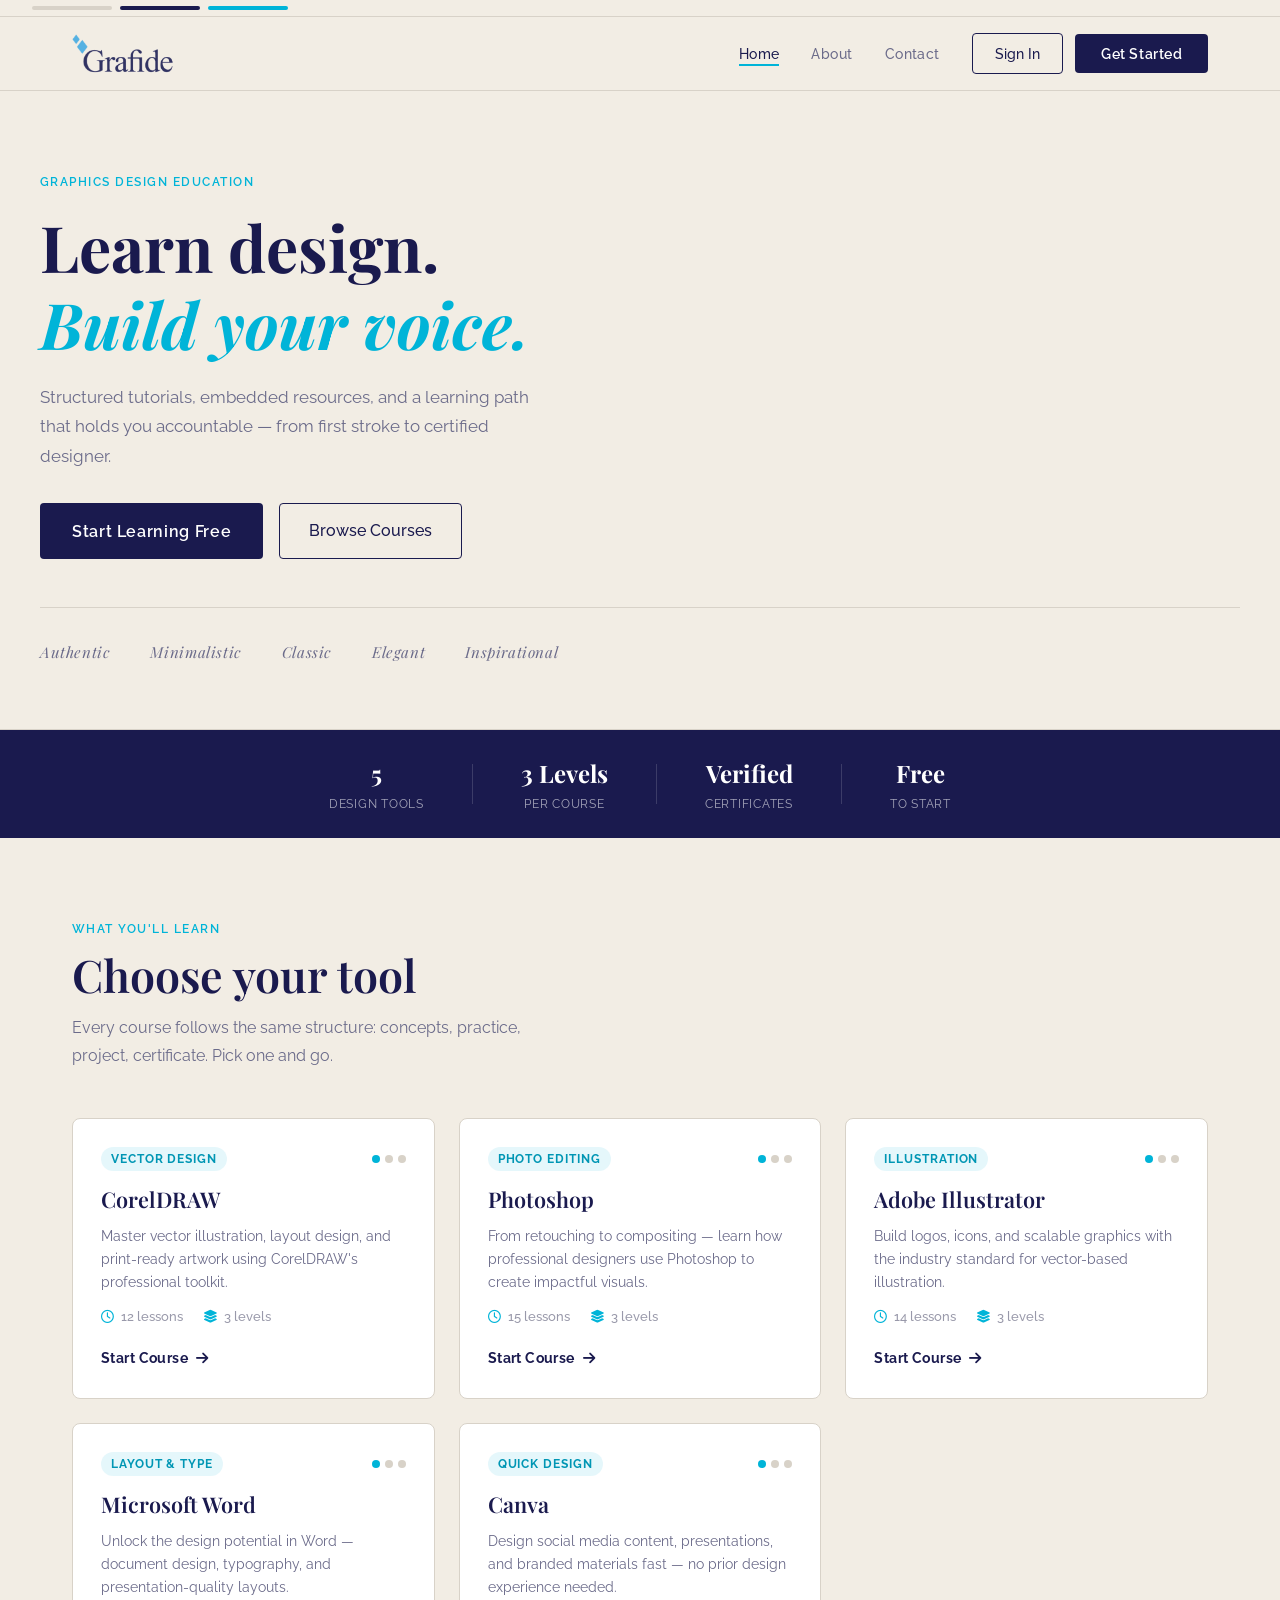
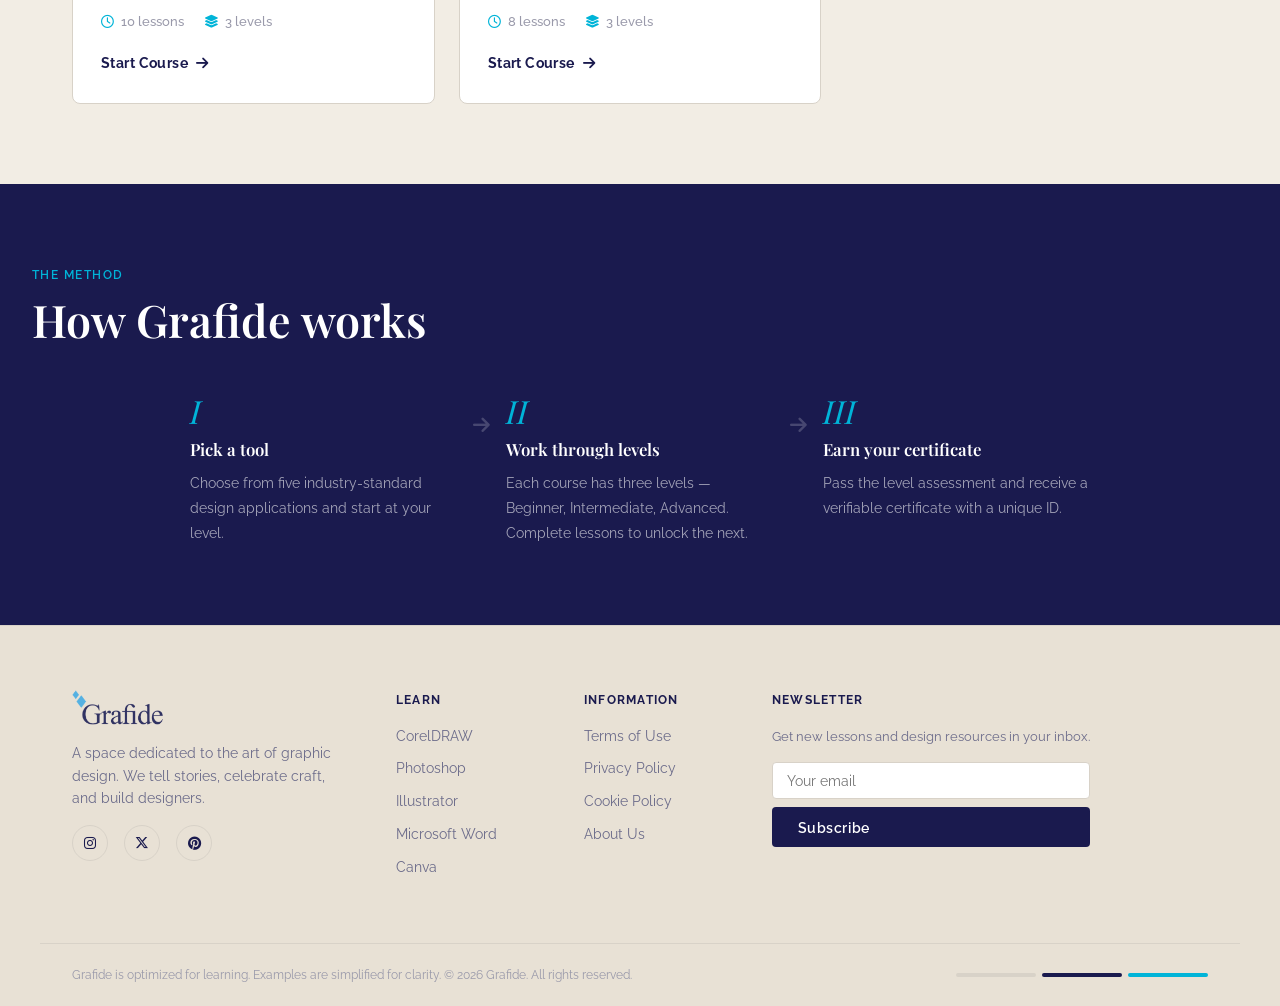
==== frontend/index.html @ 2b0503c4 "Initial commit" ====
<!DOCTYPE html>
<html lang="en">
<head>
  <meta charset="UTF-8" />
  <meta name="viewport" content="width=device-width, initial-scale=1.0" />
  <title>Grafide — Learn Graphics Design</title>
  <link rel="preconnect" href="https://fonts.googleapis.com" />
  <link rel="preconnect" href="https://fonts.gstatic.com" crossorigin />
  <link href="https://fonts.googleapis.com/css2?family=Playfair+Display:wght@400;600;700&family=Raleway:wght@300;400;500;600&display=swap" rel="stylesheet" />
  <link rel="stylesheet" href="https://cdnjs.cloudflare.com/ajax/libs/font-awesome/6.4.0/css/all.min.css" />
  <link rel="stylesheet" href="css/main.css" />
  <link rel="apple-touch-icon" sizes="180x180" href="apple-touch-icon.png">
  <link rel="icon" type="image/png" sizes="32x32" href="favicon-32x32.png">
  <link rel="icon" type="image/png" sizes="16x16" href="favicon-16x16.png">
  <link rel="shortcut icon" href="favicon.ico">
  <link rel="manifest" href="site.webmanifest">
  <meta name="theme-color" content="#ffffff" />
</head>
<body>

  <!-- AUTH MODAL OVERLAY -->
  <div class="modal-overlay" id="authModal">
    <div class="modal-box">
      <button class="modal-close" id="closeModal" aria-label="Close">&times;</button>

      <!-- Login Panel -->
      <div class="auth-panel" id="loginPanel">
        <p class="auth-eyebrow">Welcome back</p>
        <h2 class="auth-title">Sign in to Grafide</h2>
        <div class="auth-field">
          <label>Email</label>
          <input type="email" id="loginEmail" placeholder="you@example.com" />
        </div>
        <div class="auth-field">
          <label>Password</label>
          <input type="password" id="loginPassword" placeholder="••••••••" />
        </div>
        <button class="btn-primary full" id="loginBtn">Sign In</button>
        <p class="auth-switch">No account? <span onclick="switchPanel('signup')">Create one</span></p>
        <div id="loginError" class="auth-error"></div>
      </div>

      <!-- Signup Panel -->
      <div class="auth-panel hidden" id="signupPanel">
        <p class="auth-eyebrow">Join the community</p>
        <h2 class="auth-title">Create your account</h2>
        <div class="auth-field">
          <label>Full Name</label>
          <input type="text" id="signupName" placeholder="Your name" />
        </div>
        <div class="auth-field">
          <label>Email</label>
          <input type="email" id="signupEmail" placeholder="you@example.com" />
        </div>
        <div class="auth-field">
          <label>Password</label>
          <input type="password" id="signupPassword" placeholder="Min. 8 characters" />
        </div>
        <button class="btn-primary full" id="signupBtn">Create Account</button>
        <p class="auth-switch">Already have an account? <span onclick="switchPanel('login')">Sign in</span></p>
        <div id="signupError" class="auth-error"></div>
      </div>
    </div>
  </div>

  <!-- NAVBAR -->
  <nav class="navbar">
    <div class="nav-accent-bars">
      <span class="bar bar-white"></span>
      <span class="bar bar-navy"></span>
      <span class="bar bar-cyan"></span>
    </div>
    <div class="nav-inner">
      <a href="index.html" class="nav-logo">
        <img src="images/logo.png" alt="Grafide logo" class="logo-img" />
      </a>
      <ul class="nav-links">
        <li><a href="index.html" class="active">Home</a></li>
        <li><a href="pages/about.html">About</a></li>
        <li><a href="pages/contact.html">Contact</a></li>
      </ul>
      <div class="nav-auth" id="navAuth">
        <button class="btn-ghost" onclick="openModal('login')">Sign In</button>
        <button class="btn-primary" onclick="openModal('signup')">Get Started</button>
      </div>
      <div class="nav-user hidden" id="navUser">
        <span class="user-greeting">Hello, <strong id="userName"></strong></span>
        <button class="btn-ghost" onclick="logout()">Sign Out</button>
      </div>
      <button class="nav-burger" id="navBurger" aria-label="Menu">
        <span></span><span></span><span></span>
      </button>
    </div>
    <div class="nav-mobile" id="navMobile">
      <a href="index.html">Home</a>
      <a href="pages/about.html">About</a>
      <a href="pages/contact.html">Contact</a>
      <button class="btn-ghost" onclick="openModal('login')">Sign In</button>
      <button class="btn-primary" onclick="openModal('signup')">Get Started</button>
    </div>
  </nav>

  <!-- HERO -->
  <section class="hero">
    <div class="hero-inner">
      <div class="hero-text">
        <p class="hero-eyebrow">Graphics Design Education</p>
        <h1 class="hero-title">Learn design.<br /><em>Build your voice.</em></h1>
        <p class="hero-sub">Structured tutorials, embedded resources, and a learning path that holds you accountable — from first stroke to certified designer.</p>
        <div class="hero-actions">
          <button class="btn-primary large" onclick="openModal('signup')">Start Learning Free</button>
          <a href="#courses" class="btn-ghost large">Browse Courses</a>
        </div>
      </div>
      <div class="hero-brand-words">
        <span>Authentic</span>
        <span>Minimalistic</span>
        <span>Classic</span>
        <span>Elegant</span>
        <span>Inspirational</span>
      </div>
    </div>
  </section>

  <!-- STATS STRIP -->
  <div class="stats-strip">
    <div class="stat"><strong>5</strong><span>Design Tools</span></div>
    <div class="stat-divider"></div>
    <div class="stat"><strong>3 Levels</strong><span>per course</span></div>
    <div class="stat-divider"></div>
    <div class="stat"><strong>Verified</strong><span>Certificates</span></div>
    <div class="stat-divider"></div>
    <div class="stat"><strong>Free</strong><span>to start</span></div>
  </div>

  <!-- COURSES SECTION -->
  <section class="courses" id="courses">
    <div class="section-header">
      <p class="section-eyebrow">What you'll learn</p>
      <h2 class="section-title">Choose your tool</h2>
      <p class="section-sub">Every course follows the same structure: concepts, practice, project, certificate. Pick one and go.</p>
    </div>
    <div class="courses-grid">

      <div class="course-card" data-tool="coreldraw">
        <div class="course-card-top">
          <span class="course-tag">Vector Design</span>
          <div class="course-level-dots">
            <span class="dot active"></span><span class="dot"></span><span class="dot"></span>
          </div>
        </div>
        <h3 class="course-name">CorelDRAW</h3>
        <p class="course-desc">Master vector illustration, layout design, and print-ready artwork using CorelDRAW's professional toolkit.</p>
        <div class="course-meta">
          <span><i class="fa-regular fa-clock"></i> 12 lessons</span>
          <span><i class="fa-solid fa-layer-group"></i> 3 levels</span>
        </div>
        <a href="pages/course.html?tool=coreldraw" class="course-cta">Start Course <i class="fa-solid fa-arrow-right"></i></a>
      </div>

      <div class="course-card" data-tool="photoshop">
        <div class="course-card-top">
          <span class="course-tag">Photo Editing</span>
          <div class="course-level-dots">
            <span class="dot active"></span><span class="dot"></span><span class="dot"></span>
          </div>
        </div>
        <h3 class="course-name">Photoshop</h3>
        <p class="course-desc">From retouching to compositing — learn how professional designers use Photoshop to create impactful visuals.</p>
        <div class="course-meta">
          <span><i class="fa-regular fa-clock"></i> 15 lessons</span>
          <span><i class="fa-solid fa-layer-group"></i> 3 levels</span>
        </div>
        <a href="pages/course.html?tool=photoshop" class="course-cta">Start Course <i class="fa-solid fa-arrow-right"></i></a>
      </div>

      <div class="course-card" data-tool="illustrator">
        <div class="course-card-top">
          <span class="course-tag">Illustration</span>
          <div class="course-level-dots">
            <span class="dot active"></span><span class="dot"></span><span class="dot"></span>
          </div>
        </div>
        <h3 class="course-name">Adobe Illustrator</h3>
        <p class="course-desc">Build logos, icons, and scalable graphics with the industry standard for vector-based illustration.</p>
        <div class="course-meta">
          <span><i class="fa-regular fa-clock"></i> 14 lessons</span>
          <span><i class="fa-solid fa-layer-group"></i> 3 levels</span>
        </div>
        <a href="pages/course.html?tool=illustrator" class="course-cta">Start Course <i class="fa-solid fa-arrow-right"></i></a>
      </div>

      <div class="course-card" data-tool="msword">
        <div class="course-card-top">
          <span class="course-tag">Layout & Type</span>
          <div class="course-level-dots">
            <span class="dot active"></span><span class="dot"></span><span class="dot"></span>
          </div>
        </div>
        <h3 class="course-name">Microsoft Word</h3>
        <p class="course-desc">Unlock the design potential in Word — document design, typography, and presentation-quality layouts.</p>
        <div class="course-meta">
          <span><i class="fa-regular fa-clock"></i> 10 lessons</span>
          <span><i class="fa-solid fa-layer-group"></i> 3 levels</span>
        </div>
        <a href="pages/course.html?tool=msword" class="course-cta">Start Course <i class="fa-solid fa-arrow-right"></i></a>
      </div>

      <div class="course-card" data-tool="canva">
        <div class="course-card-top">
          <span class="course-tag">Quick Design</span>
          <div class="course-level-dots">
            <span class="dot active"></span><span class="dot"></span><span class="dot"></span>
          </div>
        </div>
        <h3 class="course-name">Canva</h3>
        <p class="course-desc">Design social media content, presentations, and branded materials fast — no prior design experience needed.</p>
        <div class="course-meta">
          <span><i class="fa-regular fa-clock"></i> 8 lessons</span>
          <span><i class="fa-solid fa-layer-group"></i> 3 levels</span>
        </div>
        <a href="pages/course.html?tool=canva" class="course-cta">Start Course <i class="fa-solid fa-arrow-right"></i></a>
      </div>

    </div>
  </section>

  <!-- HOW IT WORKS -->
  <section class="how-it-works">
    <div class="section-header">
      <p class="section-eyebrow">The method</p>
      <h2 class="section-title">How Grafide works</h2>
    </div>
    <div class="steps">
      <div class="step">
        <span class="step-num">I</span>
        <h4>Pick a tool</h4>
        <p>Choose from five industry-standard design applications and start at your level.</p>
      </div>
      <div class="step-arrow"><i class="fa-solid fa-arrow-right"></i></div>
      <div class="step">
        <span class="step-num">II</span>
        <h4>Work through levels</h4>
        <p>Each course has three levels — Beginner, Intermediate, Advanced. Complete lessons to unlock the next.</p>
      </div>
      <div class="step-arrow"><i class="fa-solid fa-arrow-right"></i></div>
      <div class="step">
        <span class="step-num">III</span>
        <h4>Earn your certificate</h4>
        <p>Pass the level assessment and receive a verifiable certificate with a unique ID.</p>
      </div>
    </div>
  </section>

  <!-- FOOTER -->
  <footer class="footer">
    <div class="footer-top">
      <div class="footer-brand">
        <p class="footer-logo"><img src="images/logo.png" alt="Grafide logo" class="logo-img footer-logo-img" /></p>
        <p class="footer-tagline">A space dedicated to the art of graphic design. We tell stories, celebrate craft, and build designers.</p>
        <div class="footer-socials">
          <a href="https://www.instagram.com/grafidemagazines" target="_blank" rel="noopener" class="social-link" aria-label="Instagram"><i class="fa-brands fa-instagram"></i></a>
          <a href="https://x.com/grafidemagazine" target="_blank" rel="noopener" class="social-link" aria-label="X"><i class="fa-brands fa-x-twitter"></i></a>
          <a href="https://www.pinterest.com/GrafideMagazines" target="_blank" rel="noopener" class="social-link" aria-label="Pinterest"><i class="fa-brands fa-pinterest"></i></a>
        </div>
      </div>
      <div class="footer-links">
        <div class="footer-col">
          <h5>Learn</h5>
          <a href="pages/course.html?tool=coreldraw">CorelDRAW</a>
          <a href="pages/course.html?tool=photoshop">Photoshop</a>
          <a href="pages/course.html?tool=illustrator">Illustrator</a>
          <a href="pages/course.html?tool=msword">Microsoft Word</a>
          <a href="pages/course.html?tool=canva">Canva</a>
        </div>
        <div class="footer-col">
          <h5>Information</h5>
          <a href="#">Terms of Use</a>
          <a href="#">Privacy Policy</a>
          <a href="#">Cookie Policy</a>
          <a href="#">About Us</a>
        </div>
        <div class="footer-col">
          <h5>Newsletter</h5>
          <p class="footer-newsletter-text">Get new lessons and design resources in your inbox.</p>
          <div class="newsletter-form">
            <input type="email" placeholder="Your email" id="newsletterEmail" />
            <button class="btn-primary" onclick="subscribeNewsletter()">Subscribe</button>
          </div>
        </div>
      </div>
    </div>
    <div class="footer-bottom">
      <p>Grafide is optimized for learning. Examples are simplified for clarity. &copy; 2026 Grafide. All rights reserved.</p>
      <div class="footer-accent-bars">
        <span class="bar bar-white"></span>
        <span class="bar bar-navy"></span>
        <span class="bar bar-cyan"></span>
      </div>
    </div>
  </footer>

  <script src="js/main.js"></script>
</body>
</html>
---- frontend/css/main.css ----
/* ============================================
   GRAFIDE — Main Stylesheet
   Palette: Cream / Navy / Cyan
   Type: Playfair Display + Raleway
   ============================================ */

:root {
  --cream:       #F2EDE4;
  --cream-dark:  #E8E1D5;
  --navy:        #1A1A4E;
  --navy-light:  #2D2D6B;
  --cyan:        #00B4D8;
  --cyan-dark:   #0096B4;
  --white:       #FFFFFF;
  --text-main:   #1A1A4E;
  --text-muted:  #6B6B8A;
  --text-light:  #9999AA;
  --border:      #D8D2C8;

  --font-display: 'Playfair Display', 'Times New Roman', serif;
  --font-body:    'Raleway', sans-serif;

  --radius-sm:   4px;
  --radius-md:   8px;
  --radius-lg:   16px;

  --shadow-card: 0 2px 20px rgba(26,26,78,0.07);
  --shadow-lift: 0 8px 40px rgba(26,26,78,0.13);

  --transition: 0.22s ease;
}

/* ---- RESET ---- */
*, *::before, *::after {
  box-sizing: border-box;
  margin: 0;
  padding: 0;
}

html { scroll-behavior: smooth; }

body {
  background-color: var(--cream);
  color: var(--text-main);
  font-family: var(--font-body);
  font-size: 16px;
  line-height: 1.6;
  -webkit-font-smoothing: antialiased;
}

img { display: block; max-width: 100%; }
a { color: inherit; text-decoration: none; }
ul { list-style: none; }
button { cursor: pointer; border: none; background: none; font-family: var(--font-body); }

/* ---- TYPOGRAPHY ---- */
h1, h2, h3, h4 { font-family: var(--font-display); line-height: 1.2; color: var(--navy); }
h1 { font-size: clamp(2.4rem, 5vw, 4rem); font-weight: 700; }
h2 { font-size: clamp(1.8rem, 3.5vw, 2.8rem); font-weight: 600; }
h3 { font-size: clamp(1.3rem, 2.5vw, 1.7rem); font-weight: 600; }
h4 { font-size: 1.1rem; font-weight: 600; }
p  { color: var(--text-muted); line-height: 1.75; }

em { font-style: italic; color: var(--cyan); }

/* ---- BUTTONS ---- */
.btn-primary {
  display: inline-flex;
  align-items: center;
  gap: 8px;
  background: var(--navy);
  color: var(--white);
  font-family: var(--font-body);
  font-size: 0.9rem;
  font-weight: 600;
  letter-spacing: 0.04em;
  padding: 0.7rem 1.6rem;
  border-radius: var(--radius-sm);
  transition: background var(--transition), transform var(--transition);
}
.btn-primary:hover { background: var(--navy-light); transform: translateY(-1px); }
.btn-primary.large { font-size: 1rem; padding: 0.9rem 2rem; }
.btn-primary.full  { width: 100%; justify-content: center; margin-top: 0.5rem; }

.btn-ghost {
  display: inline-flex;
  align-items: center;
  gap: 8px;
  background: transparent;
  color: var(--navy);
  font-family: var(--font-body);
  font-size: 0.9rem;
  font-weight: 500;
  padding: 0.7rem 1.4rem;
  border-radius: var(--radius-sm);
  border: 1.5px solid var(--navy);
  transition: background var(--transition), color var(--transition);
}
.btn-ghost:hover { background: var(--navy); color: var(--white); }
.btn-ghost.large { font-size: 1rem; padding: 0.9rem 1.8rem; }

/* ---- UTILITY ---- */
.hidden { display: none !important; }
.container { max-width: 1200px; margin: 0 auto; padding: 0 2rem; }

/* ============================================
   NAV ACCENT BARS (moodboard signature)
   ============================================ */
.nav-accent-bars {
  display: flex;
  gap: 8px;
  padding: 6px 2rem;
  background: var(--cream);
  border-bottom: 1px solid var(--border);
}
.bar { display: block; height: 4px; border-radius: 2px; }
.bar-white { width: 80px; background: var(--border); }
.bar-navy  { width: 80px; background: var(--navy); }
.bar-cyan  { width: 80px; background: var(--cyan); }

/* ============================================
   NAVBAR
   ============================================ */
.navbar {
  position: sticky;
  top: 0;
  z-index: 900;
  background: var(--cream);
  border-bottom: 1px solid var(--border);
}

.nav-inner {
  display: flex;
  align-items: center;
  gap: 2rem;
  padding: 1rem 2rem;
  max-width: 1200px;
  margin: 0 auto;
}

.nav-logo {
  font-family: var(--font-display);
  font-size: 1.6rem;
  font-weight: 700;
  color: var(--navy);
  display: flex;
  align-items: center;
  gap: 4px;
  size: 10px;
  flex-shrink: 0;
}
.nav-logo .logo-img {
  height: 40px;
  size: 10px;
  display: block;
  
}
.footer-logo .logo-img,
.admin-logo .logo-img,
.cert-logo .logo-img {
  height: 36px;
  width: auto;
  display: block;
  align-items: left;
}
.logo-diamond { color: var(--cyan); font-size: 0.8em; letter-spacing: -2px; }

.nav-links {
  display: flex;
  gap: 2rem;
  margin-left: auto;
}
.nav-links a {
  font-size: 0.9rem;
  font-weight: 500;
  color: var(--text-muted);
  letter-spacing: 0.03em;
  transition: color var(--transition);
  position: relative;
}
.nav-links a::after {
  content: '';
  position: absolute;
  bottom: -4px; left: 0;
  width: 0; height: 2px;
  background: var(--cyan);
  transition: width var(--transition);
}
.nav-links a:hover,
.nav-links a.active { color: var(--navy); }
.nav-links a:hover::after,
.nav-links a.active::after { width: 100%; }

.nav-auth { display: flex; gap: 0.75rem; align-items: center; }
.nav-user { display: flex; gap: 1rem; align-items: center; }
.user-greeting { font-size: 0.9rem; color: var(--text-muted); }

.nav-burger {
  display: none;
  flex-direction: column;
  gap: 5px;
  padding: 6px;
  margin-left: auto;
}
.nav-burger span {
  display: block; width: 24px; height: 2px;
  background: var(--navy); border-radius: 2px;
  transition: transform var(--transition), opacity var(--transition);
}

.nav-mobile {
  display: none;
  flex-direction: column;
  gap: 1rem;
  padding: 1.5rem 2rem;
  border-top: 1px solid var(--border);
  background: var(--cream);
}
.nav-mobile a { font-size: 1rem; font-weight: 500; color: var(--navy); }
.nav-mobile.open { display: flex; }

/* ============================================
   AUTH MODAL
   ============================================ */
.modal-overlay {
  position: fixed;
  inset: 0;
  background: rgba(26,26,78,0.55);
  backdrop-filter: blur(4px);
  z-index: 1000;
  display: flex;
  align-items: center;
  justify-content: center;
  opacity: 0;
  pointer-events: none;
  transition: opacity 0.25s ease;
}
.modal-overlay.active {
  opacity: 1;
  pointer-events: all;
}

.modal-box {
  background: var(--white);
  border-radius: var(--radius-lg);
  padding: 2.5rem;
  width: 100%;
  max-width: 420px;
  position: relative;
  box-shadow: var(--shadow-lift);
  transform: translateY(16px);
  transition: transform 0.25s ease;
}
.modal-overlay.active .modal-box { transform: translateY(0); }

.modal-close {
  position: absolute;
  top: 1rem; right: 1.2rem;
  font-size: 1.4rem;
  color: var(--text-light);
  line-height: 1;
  transition: color var(--transition);
}
.modal-close:hover { color: var(--navy); }

.auth-eyebrow {
  font-size: 0.78rem;
  font-weight: 600;
  letter-spacing: 0.1em;
  text-transform: uppercase;
  color: var(--cyan);
  margin-bottom: 0.4rem;
}
.auth-title {
  font-size: 1.7rem;
  margin-bottom: 1.5rem;
  color: var(--navy);
}

.auth-field {
  display: flex;
  flex-direction: column;
  gap: 6px;
  margin-bottom: 1rem;
}
.auth-field label {
  font-size: 0.82rem;
  font-weight: 600;
  color: var(--text-main);
  letter-spacing: 0.03em;
}
.auth-field input {
  padding: 0.7rem 1rem;
  border: 1.5px solid var(--border);
  border-radius: var(--radius-sm);
  font-family: var(--font-body);
  font-size: 0.95rem;
  color: var(--text-main);
  background: var(--cream);
  transition: border-color var(--transition);
  outline: none;
}
.auth-field input:focus { border-color: var(--cyan); }

.auth-switch {
  font-size: 0.85rem;
  color: var(--text-muted);
  margin-top: 1rem;
  text-align: center;
}
.auth-switch span {
  color: var(--cyan);
  font-weight: 600;
  cursor: pointer;
}
.auth-switch span:hover { text-decoration: underline; }

.auth-error {
  font-size: 0.83rem;
  color: #c0392b;
  margin-top: 0.5rem;
  min-height: 1.2em;
}

/* ============================================
   HERO
   ============================================ */
.hero {
  background: var(--cream);
  padding: 5rem 2rem 4rem;
  border-bottom: 1px solid var(--border);
}
.hero-inner {
  max-width: 1200px;
  margin: 0 auto;
}
.hero-eyebrow {
  font-size: 0.78rem;
  font-weight: 600;
  letter-spacing: 0.12em;
  text-transform: uppercase;
  color: var(--cyan);
  margin-bottom: 1rem;
}
.hero-title {
  max-width: 600px;
  margin-bottom: 1.25rem;
}
.hero-sub {
  max-width: 520px;
  font-size: 1.05rem;
  margin-bottom: 2rem;
  color: var(--text-muted);
}
.hero-actions {
  display: flex;
  gap: 1rem;
  flex-wrap: wrap;
  margin-bottom: 3rem;
}
.hero-brand-words {
  display: flex;
  gap: 2.5rem;
  flex-wrap: wrap;
  padding-top: 2rem;
  border-top: 1px solid var(--border);
}
.hero-brand-words span {
  font-family: var(--font-display);
  font-size: 0.95rem;
  font-style: italic;
  color: var(--text-muted);
  letter-spacing: 0.04em;
}

/* ============================================
   STATS STRIP
   ============================================ */
.stats-strip {
  display: flex;
  justify-content: center;
  align-items: center;
  gap: 0;
  background: var(--navy);
  padding: 1.5rem 2rem;
  flex-wrap: wrap;
}
.stat {
  display: flex;
  flex-direction: column;
  align-items: center;
  padding: 0 3rem;
  gap: 2px;
}
.stat strong {
  font-family: var(--font-display);
  font-size: 1.5rem;
  color: var(--white);
  font-weight: 700;
}
.stat span {
  font-size: 0.78rem;
  color: rgba(255,255,255,0.6);
  letter-spacing: 0.06em;
  text-transform: uppercase;
}
.stat-divider {
  width: 1px;
  height: 40px;
  background: rgba(255,255,255,0.15);
}

/* ============================================
   COURSES SECTION
   ============================================ */
.courses {
  padding: 5rem 2rem;
  max-width: 1200px;
  margin: 0 auto;
}

.section-header {
  margin-bottom: 3rem;
}
.section-eyebrow {
  font-size: 0.78rem;
  font-weight: 600;
  letter-spacing: 0.12em;
  text-transform: uppercase;
  color: var(--cyan);
  margin-bottom: 0.5rem;
}
.section-title { margin-bottom: 0.75rem; }
.section-sub { max-width: 480px; font-size: 1rem; }

.courses-grid {
  display: grid;
  grid-template-columns: repeat(auto-fill, minmax(300px, 1fr));
  gap: 1.5rem;
}

.course-card {
  background: var(--white);
  border: 1.5px solid var(--border);
  border-radius: var(--radius-md);
  padding: 1.75rem;
  display: flex;
  flex-direction: column;
  gap: 0.75rem;
  transition: box-shadow var(--transition), transform var(--transition), border-color var(--transition);
}
.course-card:hover {
  box-shadow: var(--shadow-lift);
  transform: translateY(-3px);
  border-color: var(--cyan);
}

.course-card-top {
  display: flex;
  justify-content: space-between;
  align-items: center;
}
.course-tag {
  font-size: 0.72rem;
  font-weight: 700;
  letter-spacing: 0.08em;
  text-transform: uppercase;
  color: var(--cyan-dark);
  background: rgba(0,180,216,0.1);
  padding: 3px 10px;
  border-radius: 20px;
}
.course-level-dots { display: flex; gap: 5px; }
.dot {
  width: 8px; height: 8px;
  border-radius: 50%;
  background: var(--border);
}
.dot.active { background: var(--cyan); }

.course-name {
  font-size: 1.35rem;
  color: var(--navy);
  margin-top: 0.25rem;
}
.course-desc { font-size: 0.88rem; line-height: 1.65; flex: 1; }

.course-meta {
  display: flex;
  gap: 1.25rem;
  font-size: 0.8rem;
  color: var(--text-light);
  font-weight: 500;
}
.course-meta i { margin-right: 4px; color: var(--cyan); }

.course-cta {
  display: inline-flex;
  align-items: center;
  gap: 8px;
  font-size: 0.88rem;
  font-weight: 700;
  color: var(--navy);
  letter-spacing: 0.03em;
  margin-top: 0.5rem;
  transition: gap var(--transition), color var(--transition);
}
.course-cta:hover { color: var(--cyan); gap: 14px; }

/* ============================================
   HOW IT WORKS
   ============================================ */
.how-it-works {
  background: var(--navy);
  padding: 5rem 2rem;
}
.how-it-works .section-header { margin-bottom: 3rem; }
.how-it-works .section-eyebrow { color: var(--cyan); }
.how-it-works .section-title { color: var(--white); }

.steps {
  max-width: 900px;
  margin: 0 auto;
  display: flex;
  align-items: flex-start;
  gap: 1rem;
  flex-wrap: wrap;
}
.step {
  flex: 1;
  min-width: 200px;
  display: flex;
  flex-direction: column;
  gap: 0.75rem;
}
.step-num {
  font-family: var(--font-display);
  font-size: 2rem;
  font-style: italic;
  color: var(--cyan);
  line-height: 1;
}
.step h4 { color: var(--white); font-size: 1.05rem; }
.step p  { color: rgba(255,255,255,0.6); font-size: 0.88rem; }

.step-arrow {
  color: rgba(255,255,255,0.2);
  font-size: 1.2rem;
  padding-top: 0.4rem;
  align-self: flex-start;
  margin-top: 0.5rem;
}

/* ============================================
   FOOTER
   ============================================ */
.footer {
  background: var(--cream-dark);
  border-top: 1px solid var(--border);
}

.footer-top {
  max-width: 1200px;
  margin: 0 auto;
  padding: 4rem 2rem;
  display: flex;
  gap: 4rem;
  flex-wrap: wrap;
}

.footer-brand { flex: 0 0 260px; display: flex; flex-direction: column; gap: 1rem; }
.footer-logo {
  font-family: var(--font-display);
  font-size: 1.5rem;
  font-weight: 700;
  color: var(--navy);
  display: flex;
  align-items: center;
  gap: 4px;
}
.footer-tagline { font-size: 0.85rem; color: var(--text-muted); line-height: 1.65; }
.footer-socials { display: flex; gap: 1rem; }
.footer-socials a {
  width: 36px; height: 36px;
  border: 1.5px solid var(--border);
  border-radius: 50%;
  display: flex; align-items: center; justify-content: center;
  color: var(--navy);
  font-size: 0.85rem;
  transition: background var(--transition), color var(--transition), border-color var(--transition);
}
.footer-socials a:hover { background: var(--navy); color: var(--white); border-color: var(--navy); }

.footer-links {
  flex: 1;
  display: flex;
  gap: 3rem;
  flex-wrap: wrap;
}
.footer-col { display: flex; flex-direction: column; gap: 0.65rem; min-width: 140px; }
.footer-col h5 {
  font-family: var(--font-body);
  font-size: 0.78rem;
  font-weight: 700;
  letter-spacing: 0.1em;
  text-transform: uppercase;
  color: var(--navy);
  margin-bottom: 0.25rem;
}
.footer-col a {
  font-size: 0.88rem;
  color: var(--text-muted);
  transition: color var(--transition);
}
.footer-col a:hover { color: var(--cyan); }

.footer-newsletter-text { font-size: 0.83rem; color: var(--text-muted); }
.newsletter-form { display: flex; flex-direction: column; gap: 0.5rem; margin-top: 0.25rem; }
.newsletter-form input {
  padding: 0.6rem 0.9rem;
  border: 1.5px solid var(--border);
  border-radius: var(--radius-sm);
  font-family: var(--font-body);
  font-size: 0.88rem;
  background: var(--white);
  color: var(--text-main);
  outline: none;
  transition: border-color var(--transition);
}
.newsletter-form input:focus { border-color: var(--cyan); }

.footer-bottom {
  border-top: 1px solid var(--border);
  padding: 1.25rem 2rem;
  max-width: 1200px;
  margin: 0 auto;
  display: flex;
  align-items: center;
  justify-content: space-between;
  flex-wrap: wrap;
  gap: 1rem;
}
.footer-bottom p { font-size: 0.78rem; color: var(--text-light); }
.footer-accent-bars { display: flex; gap: 6px; }

/* ============================================
   COURSE PAGE
   ============================================ */
.course-page { display: flex; min-height: calc(100vh - 120px); }

.course-sidebar {
  width: 300px;
  flex-shrink: 0;
  background: var(--white);
  border-right: 1.5px solid var(--border);
  padding: 2rem 0;
  position: sticky;
  top: 120px;
  height: calc(100vh - 120px);
  overflow-y: auto;
}

.sidebar-tool-header {
  padding: 0 1.5rem 1.5rem;
  border-bottom: 1px solid var(--border);
  margin-bottom: 1rem;
}
.sidebar-tool-name {
  font-size: 1.2rem;
  color: var(--navy);
  font-family: var(--font-display);
}
.sidebar-progress-bar {
  height: 4px;
  background: var(--border);
  border-radius: 2px;
  margin-top: 0.75rem;
  overflow: hidden;
}
.sidebar-progress-fill {
  height: 100%;
  background: var(--cyan);
  border-radius: 2px;
  transition: width 0.4s ease;
}
.sidebar-progress-text {
  font-size: 0.75rem;
  color: var(--text-light);
  margin-top: 4px;
}

.sidebar-level {
  margin-bottom: 0.5rem;
}
.sidebar-level-header {
  display: flex;
  align-items: center;
  gap: 0.5rem;
  padding: 0.65rem 1.5rem;
  cursor: pointer;
  transition: background var(--transition);
}
.sidebar-level-header:hover { background: var(--cream); }
.sidebar-level-label {
  font-size: 0.78rem;
  font-weight: 700;
  letter-spacing: 0.08em;
  text-transform: uppercase;
  color: var(--navy);
  flex: 1;
}
.sidebar-level-lock { font-size: 0.8rem; color: var(--text-light); }

.sidebar-lessons { padding-left: 0; }
.sidebar-lesson {
  display: flex;
  align-items: center;
  gap: 0.75rem;
  padding: 0.55rem 1.5rem 0.55rem 2rem;
  cursor: pointer;
  transition: background var(--transition);
  border-left: 3px solid transparent;
}
.sidebar-lesson:hover { background: var(--cream); }
.sidebar-lesson.active {
  background: rgba(0,180,216,0.07);
  border-left-color: var(--cyan);
}
.sidebar-lesson.locked { opacity: 0.4; cursor: not-allowed; }
.sidebar-lesson.completed .lesson-check { color: var(--cyan); }

.lesson-check { font-size: 0.8rem; color: var(--border); width: 16px; }
.lesson-title-sidebar { font-size: 0.85rem; color: var(--text-main); line-height: 1.3; }

/* Course main content */
.course-main {
  flex: 1;
  padding: 2.5rem;
  max-width: 800px;
}

.lesson-eyebrow {
  font-size: 0.75rem;
  font-weight: 700;
  letter-spacing: 0.1em;
  text-transform: uppercase;
  color: var(--cyan);
  margin-bottom: 0.5rem;
}
.lesson-title {
  font-size: clamp(1.5rem, 3vw, 2.2rem);
  color: var(--navy);
  margin-bottom: 1.5rem;
}

.lesson-body {
  font-size: 0.97rem;
  line-height: 1.85;
  color: var(--text-muted);
  margin-bottom: 2rem;
}
.lesson-body h4 {
  color: var(--navy);
  margin: 1.5rem 0 0.5rem;
  font-size: 1rem;
}
.lesson-body p { margin-bottom: 1rem; }

/* Embedded video */
.lesson-video {
  position: relative;
  padding-bottom: 56.25%;
  height: 0;
  overflow: hidden;
  border-radius: var(--radius-md);
  margin-bottom: 2rem;
  background: var(--navy);
}
.lesson-video iframe {
  position: absolute;
  inset: 0;
  width: 100%; height: 100%;
  border: none;
}

/* External resources */
.lesson-resources { margin-bottom: 2rem; }
.lesson-resources h4 {
  font-size: 0.78rem;
  font-weight: 700;
  letter-spacing: 0.1em;
  text-transform: uppercase;
  color: var(--text-muted);
  margin-bottom: 0.75rem;
}
.resource-link {
  display: flex;
  align-items: center;
  gap: 0.75rem;
  padding: 0.75rem 1rem;
  border: 1.5px solid var(--border);
  border-radius: var(--radius-sm);
  margin-bottom: 0.5rem;
  transition: border-color var(--transition), background var(--transition);
  color: var(--navy);
}
.resource-link:hover { border-color: var(--cyan); background: rgba(0,180,216,0.04); }
.resource-link i { color: var(--cyan); font-size: 1rem; width: 20px; }
.resource-link span { font-size: 0.88rem; font-weight: 500; }

/* Lesson nav */
.lesson-nav {
  display: flex;
  justify-content: space-between;
  align-items: center;
  padding-top: 2rem;
  border-top: 1px solid var(--border);
  margin-top: 2rem;
}

/* Auth wall (shown when unauthenticated user clicks Start Lesson) */
.auth-wall {
  background: var(--cream);
  border: 1.5px solid var(--border);
  border-radius: var(--radius-md);
  padding: 2.5rem;
  text-align: center;
  margin: 3rem auto;
  max-width: 480px;
}
.auth-wall h3 { color: var(--navy); margin-bottom: 0.75rem; }
.auth-wall p  { font-size: 0.9rem; margin-bottom: 1.5rem; }
.auth-wall-actions { display: flex; gap: 1rem; justify-content: center; }

/* Certificate card */
.cert-card {
  border: 2px solid var(--navy);
  border-radius: var(--radius-md);
  padding: 3rem;
  text-align: center;
  background: var(--white);
  max-width: 600px;
  margin: 2rem auto;
  position: relative;
  overflow: hidden;
}
.cert-card::before {
  content: '';
  position: absolute;
  top: 0; left: 0; right: 0;
  height: 5px;
  background: linear-gradient(90deg, var(--navy), var(--cyan));
}
.cert-logo {
  font-family: var(--font-display);
  font-size: 1.4rem;
  color: var(--navy);
  font-weight: 700;
  margin-bottom: 1.5rem;
}
.cert-title-text { font-size: 0.8rem; color: var(--text-muted); letter-spacing: 0.1em; text-transform: uppercase; }
.cert-name { font-size: 2rem; color: var(--navy); margin: 0.25rem 0 1.5rem; }
.cert-course { font-size: 1rem; color: var(--text-muted); margin-bottom: 1.5rem; }
.cert-id {
  font-size: 0.72rem;
  color: var(--text-light);
  font-family: monospace;
  letter-spacing: 0.06em;
  border-top: 1px solid var(--border);
  padding-top: 1rem;
  margin-top: 1rem;
}

/* ============================================
   RESPONSIVE
   ============================================ */
@media (max-width: 900px) {
  .nav-links { display: none; }
  .nav-auth  { display: none; }
  .nav-user  { display: none; }
  .nav-burger { display: flex; }

  .course-page { flex-direction: column; }
  .course-sidebar {
    width: 100%;
    position: static;
    height: auto;
    border-right: none;
    border-bottom: 1.5px solid var(--border);
  }

  .steps { flex-direction: column; }
  .step-arrow { transform: rotate(90deg); align-self: center; }

  .footer-top { flex-direction: column; gap: 2.5rem; }
  .footer-brand { flex: none; }

  .stats-strip { gap: 0; }
  .stat { padding: 0.75rem 1.5rem; }
  .stat-divider { height: 30px; }
}

@media (max-width: 600px) {
  .hero { padding: 3rem 1.25rem 2.5rem; }
  .hero-brand-words { gap: 1.5rem; }
  .courses { padding: 3rem 1.25rem; }
  .how-it-works { padding: 3rem 1.25rem; }
  .course-main { padding: 1.5rem; }
  .auth-wall-actions { flex-direction: column; }
  .stats-strip { flex-wrap: wrap; }
  .stat-divider { display: none; }
}
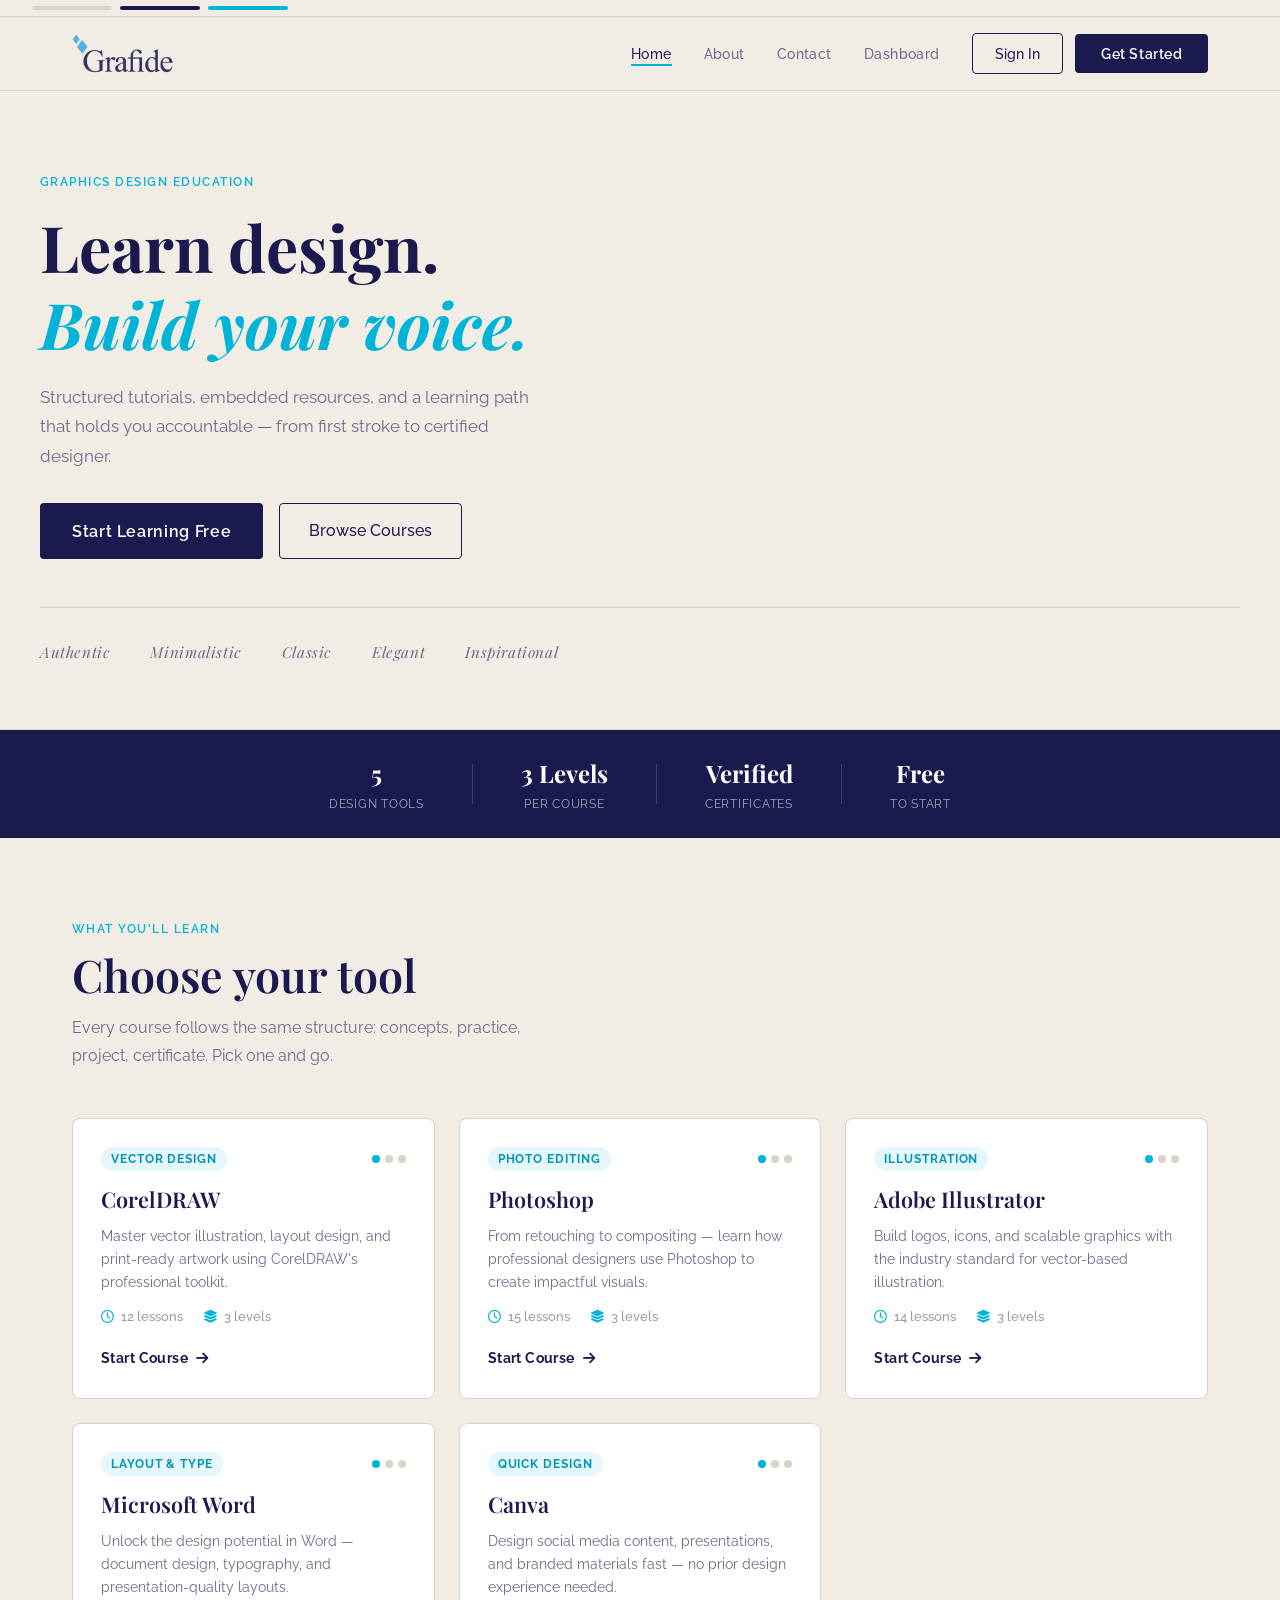
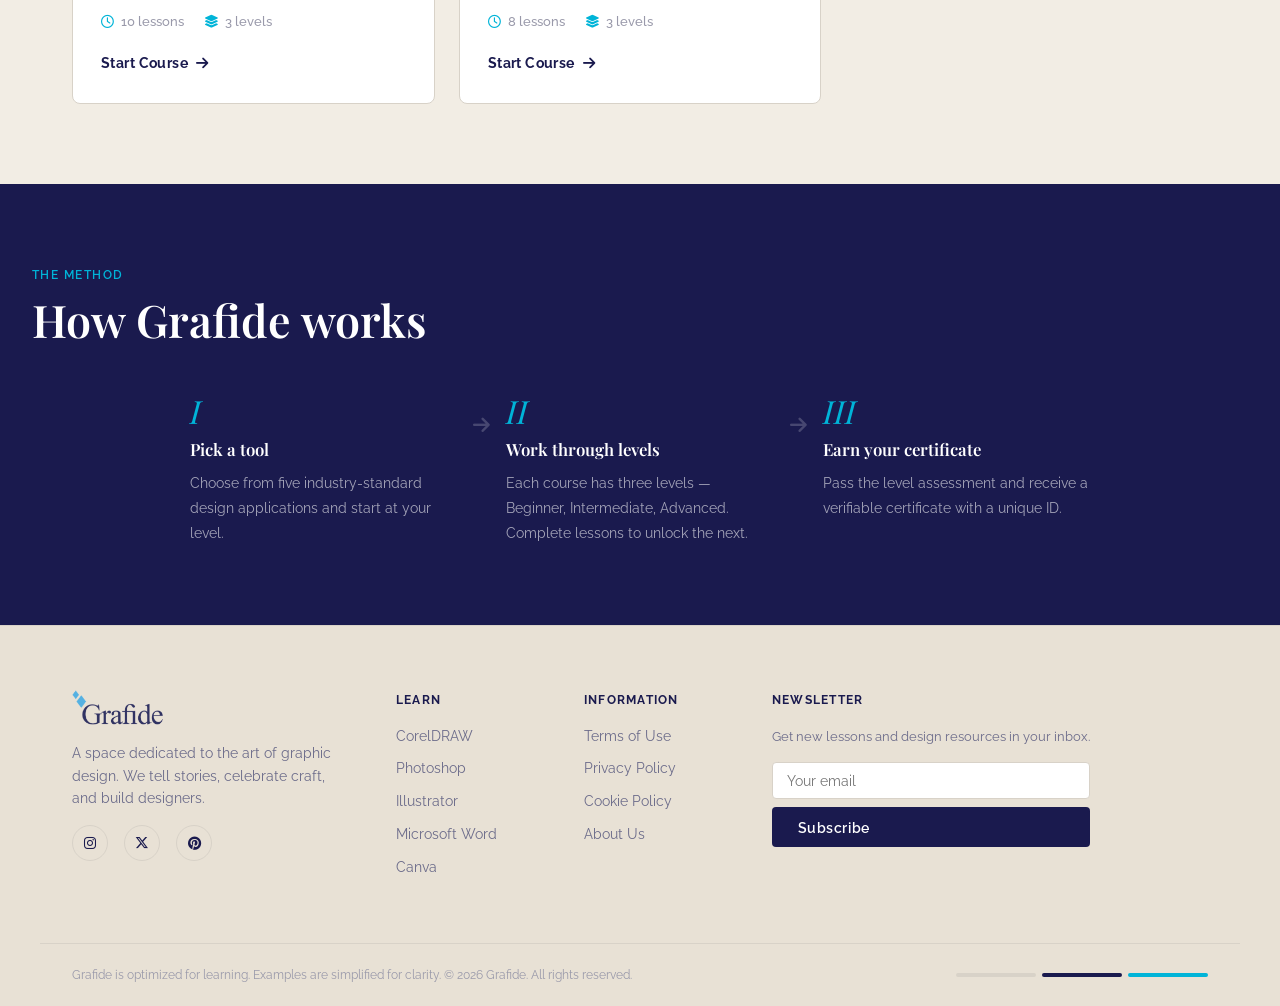
==== commit 901d5d1d: "apk update" ====
--- a/frontend/index.html
+++ b/frontend/index.html
@@ -78,6 +78,7 @@
         <li><a href="index.html" class="active">Home</a></li>
         <li><a href="pages/about.html">About</a></li>
         <li><a href="pages/contact.html">Contact</a></li>
+        <li><a href="pages/dashboard.html">Dashboard</a></li>
       </ul>
       <div class="nav-auth" id="navAuth">
         <button class="btn-ghost" onclick="openModal('login')">Sign In</button>
@@ -95,6 +96,7 @@
       <a href="index.html">Home</a>
       <a href="pages/about.html">About</a>
       <a href="pages/contact.html">Contact</a>
+      <a href="pages/dashboard.html">Dashboard</a>
       <button class="btn-ghost" onclick="openModal('login')">Sign In</button>
       <button class="btn-primary" onclick="openModal('signup')">Get Started</button>
     </div>
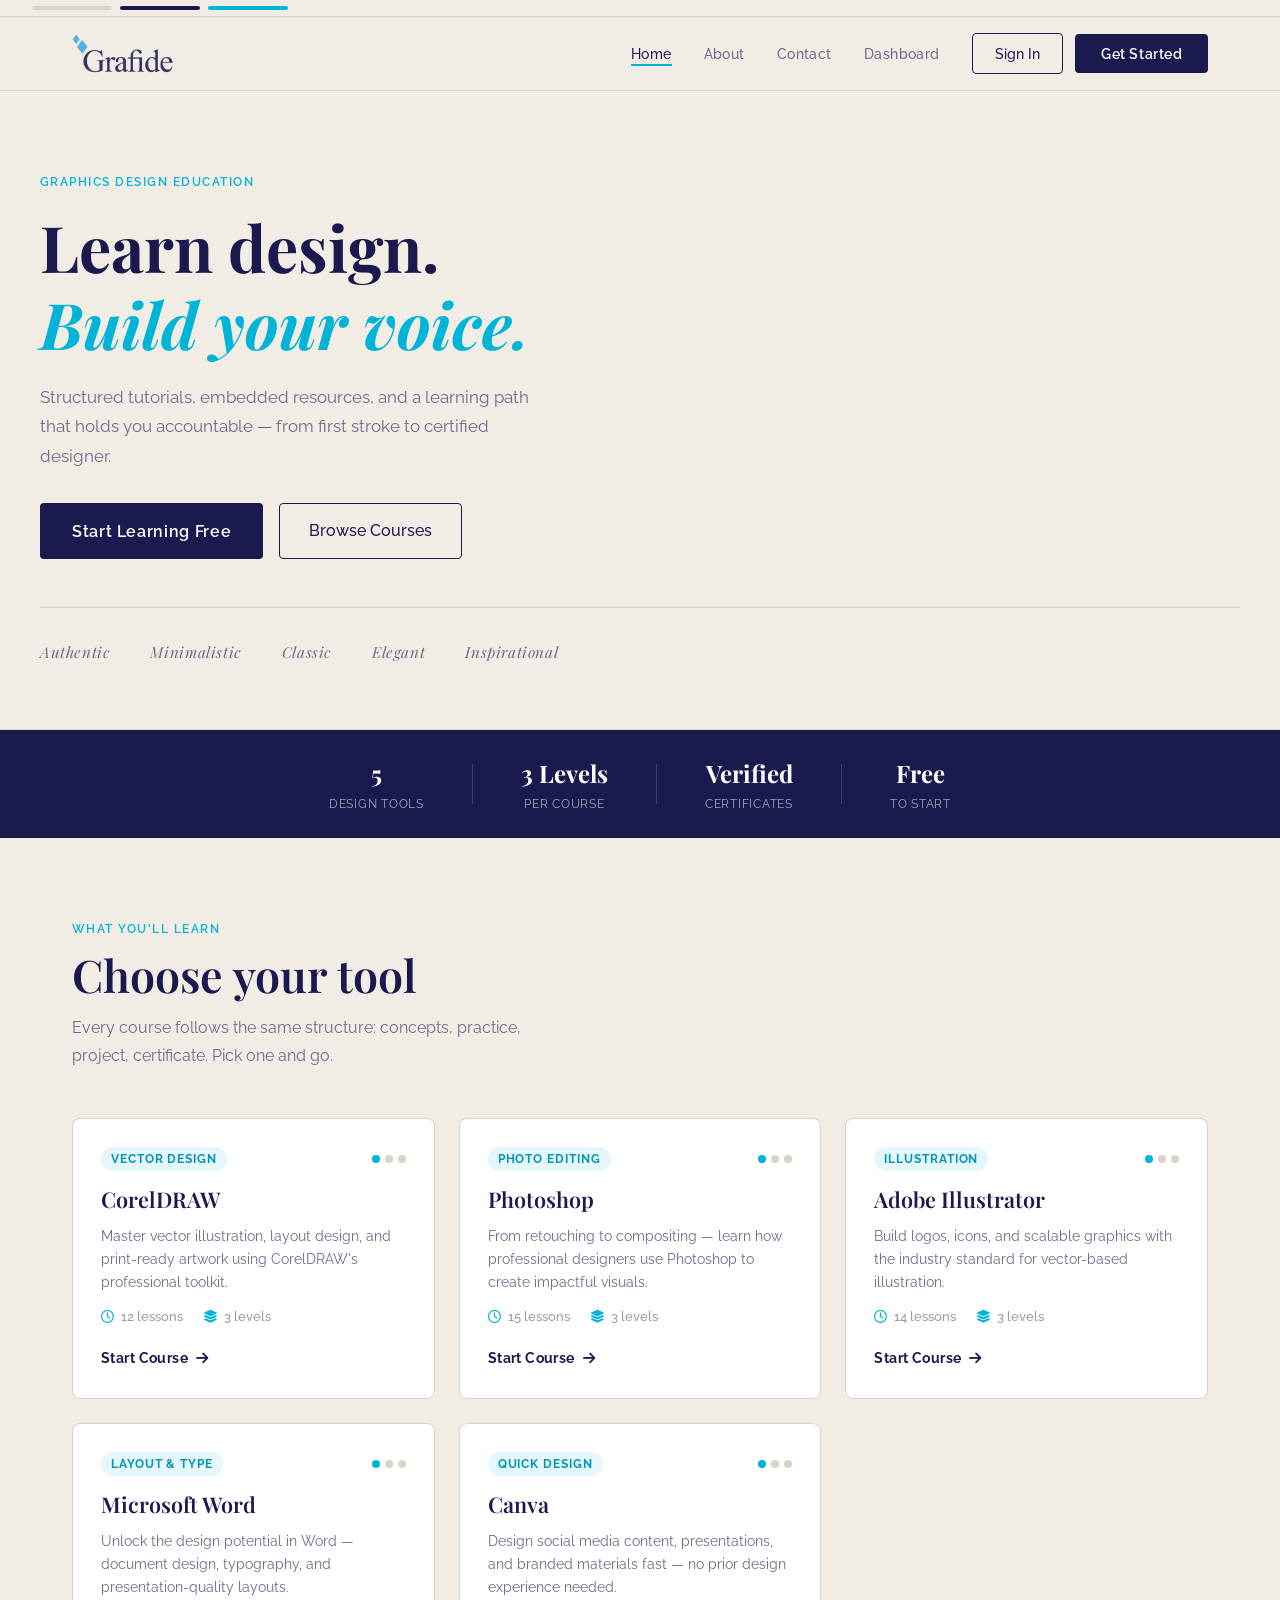
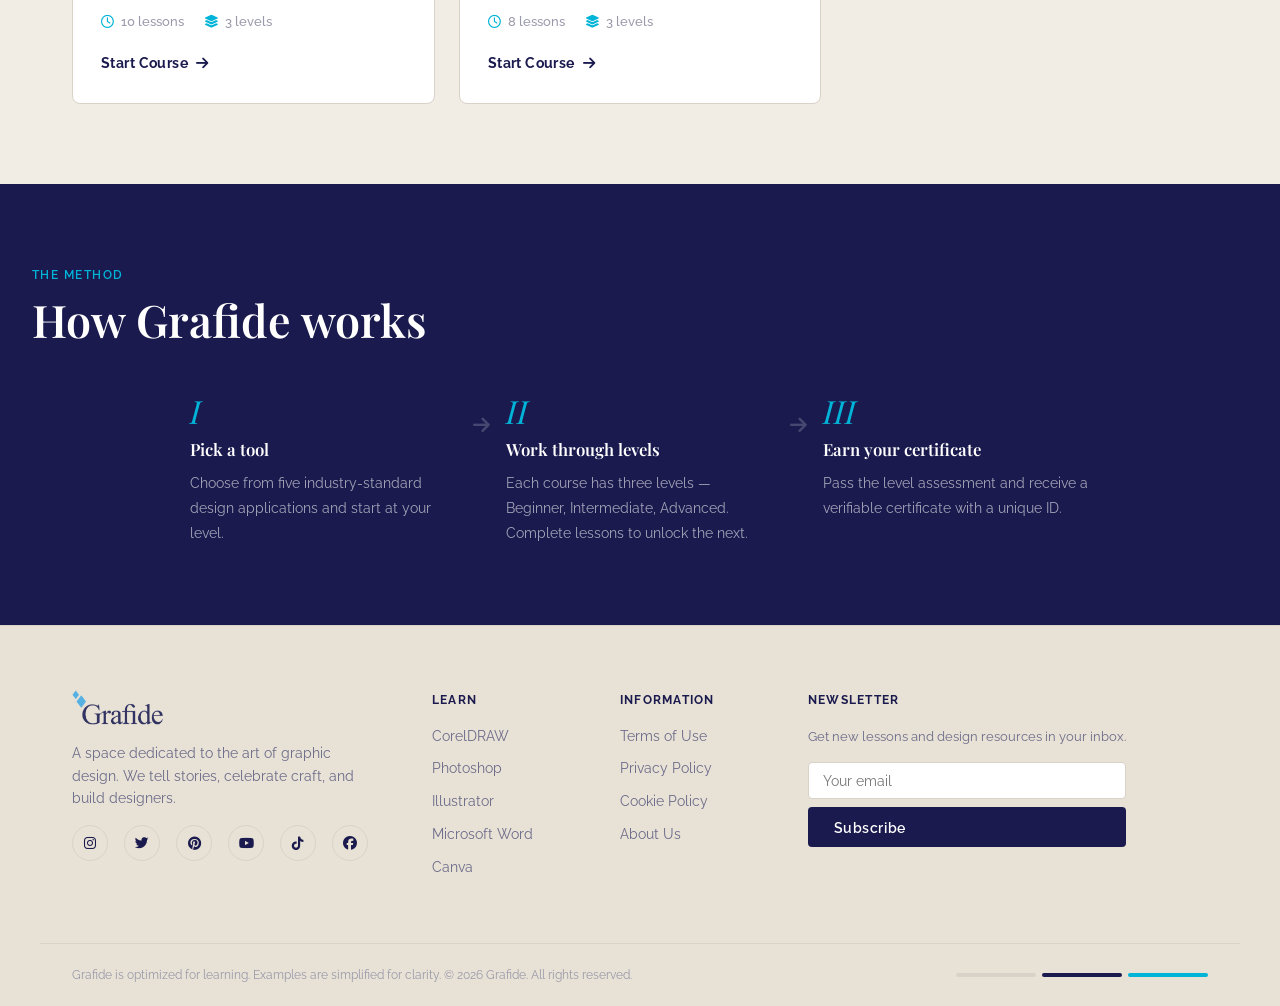
==== commit 18ac9688: "update" ====
--- a/frontend/index.html
+++ b/frontend/index.html
@@ -261,10 +261,13 @@
         <p class="footer-logo"><img src="images/logo.png" alt="Grafide logo" class="logo-img footer-logo-img" /></p>
         <p class="footer-tagline">A space dedicated to the art of graphic design. We tell stories, celebrate craft, and build designers.</p>
         <div class="footer-socials">
-          <a href="https://www.instagram.com/grafidemagazines" target="_blank" rel="noopener" class="social-link" aria-label="Instagram"><i class="fa-brands fa-instagram"></i></a>
-          <a href="https://x.com/grafidemagazine" target="_blank" rel="noopener" class="social-link" aria-label="X"><i class="fa-brands fa-x-twitter"></i></a>
-          <a href="https://www.pinterest.com/GrafideMagazines" target="_blank" rel="noopener" class="social-link" aria-label="Pinterest"><i class="fa-brands fa-pinterest"></i></a>
-        </div>
+  <a href="https://www.instagram.com/grafidemagazines" target="_blank" rel="noopener" class="social-link" aria-label="Instagram"><i class="fa-brands fa-instagram"></i></a>
+  <a href="https://x.com/grafidemagazine" target="_blank" rel="noopener" class="social-link" aria-label="X (formerly Twitter)"><i class="fa-brands fa-twitter"></i></a>
+  <a href="https://www.pinterest.com/GrafideMagazines" target="_blank" rel="noopener" class="social-link" aria-label="Pinterest"><i class="fa-brands fa-pinterest"></i></a>
+  <a href="https://www.youtube.com/@grafidemagazines" target="_blank" rel="noopener" class="social-link" aria-label="YouTube"><i class="fa-brands fa-youtube"></i></a>
+  <a href="https://www.tiktok.com/@grafidemagazines" target="_blank" rel="noopener" class="social-link" aria-label="TikTok"><i class="fa-brands fa-tiktok"></i></a>
+  <a href="https://www.facebook.com/grafidemagazines" target="_blank" rel="noopener" class="social-link" aria-label="Facebook"><i class="fa-brands fa-facebook"></i></a>
+</div>
       </div>
       <div class="footer-links">
         <div class="footer-col">
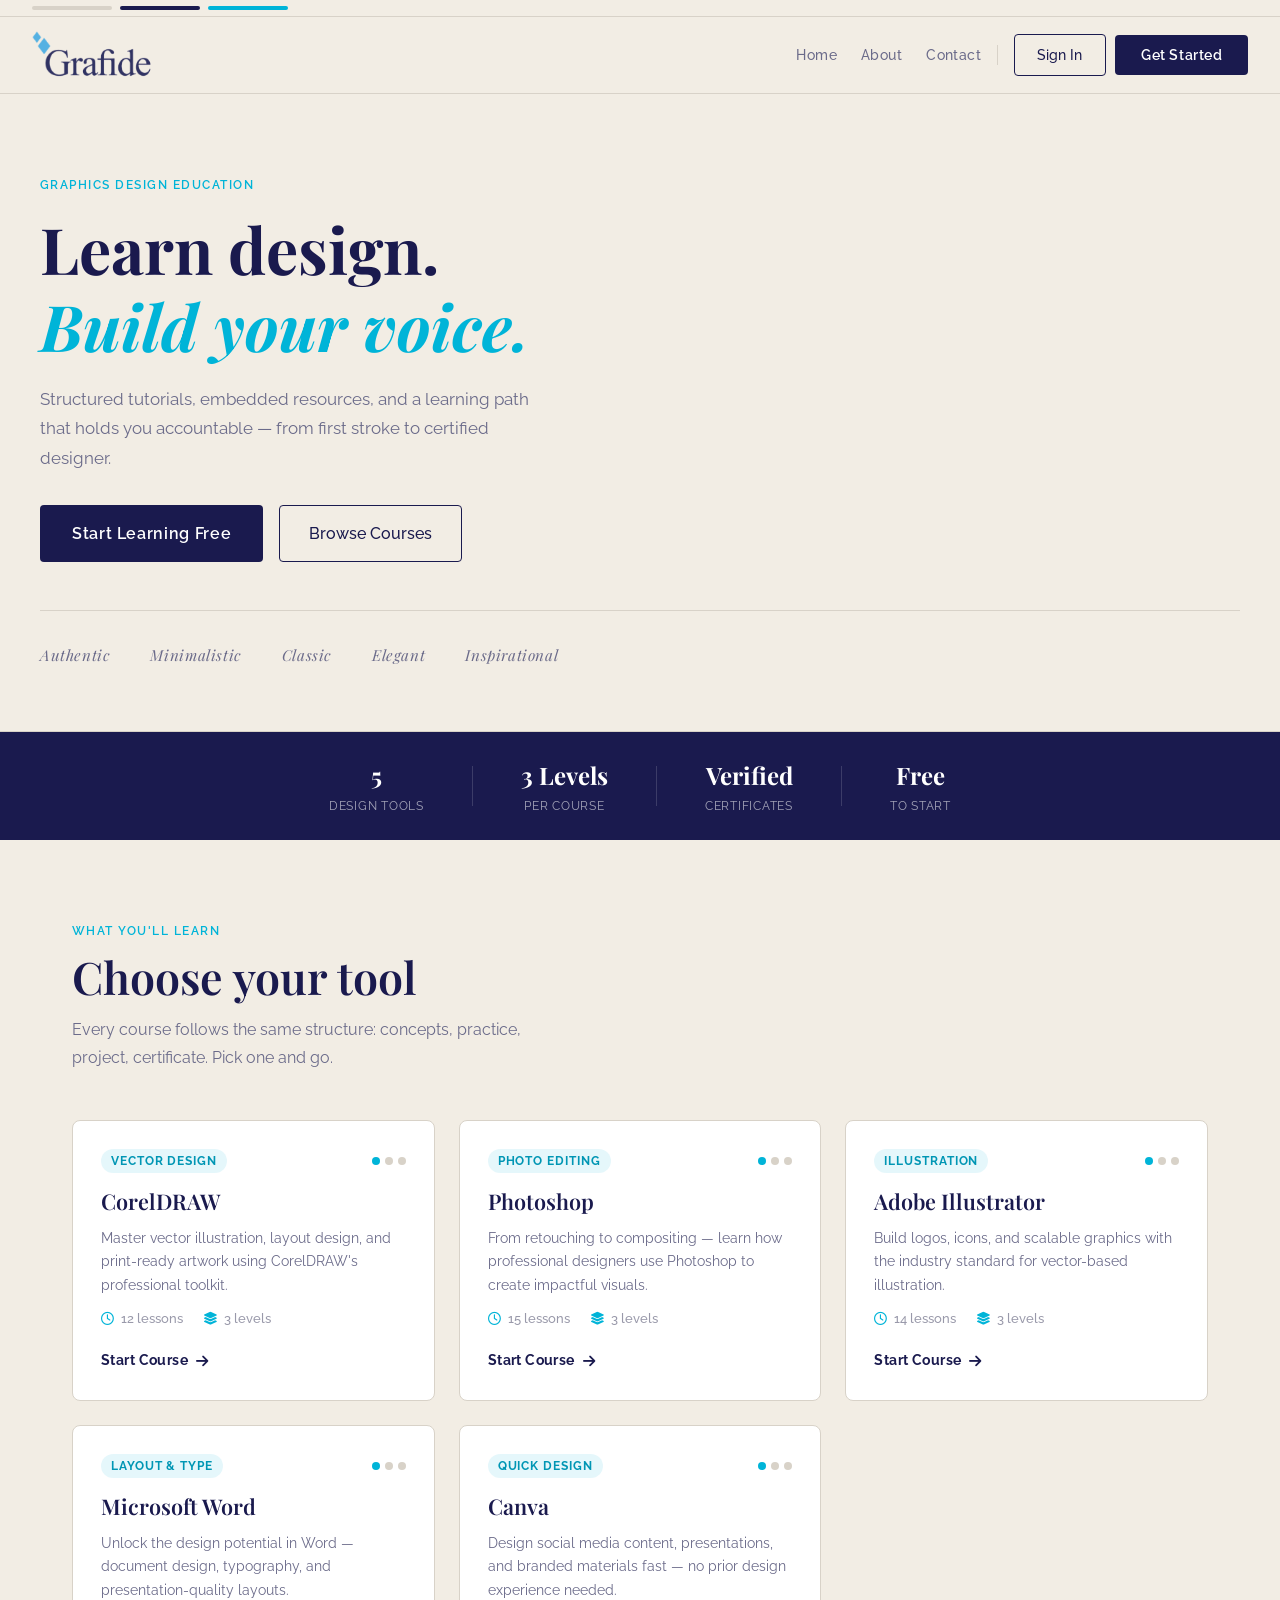
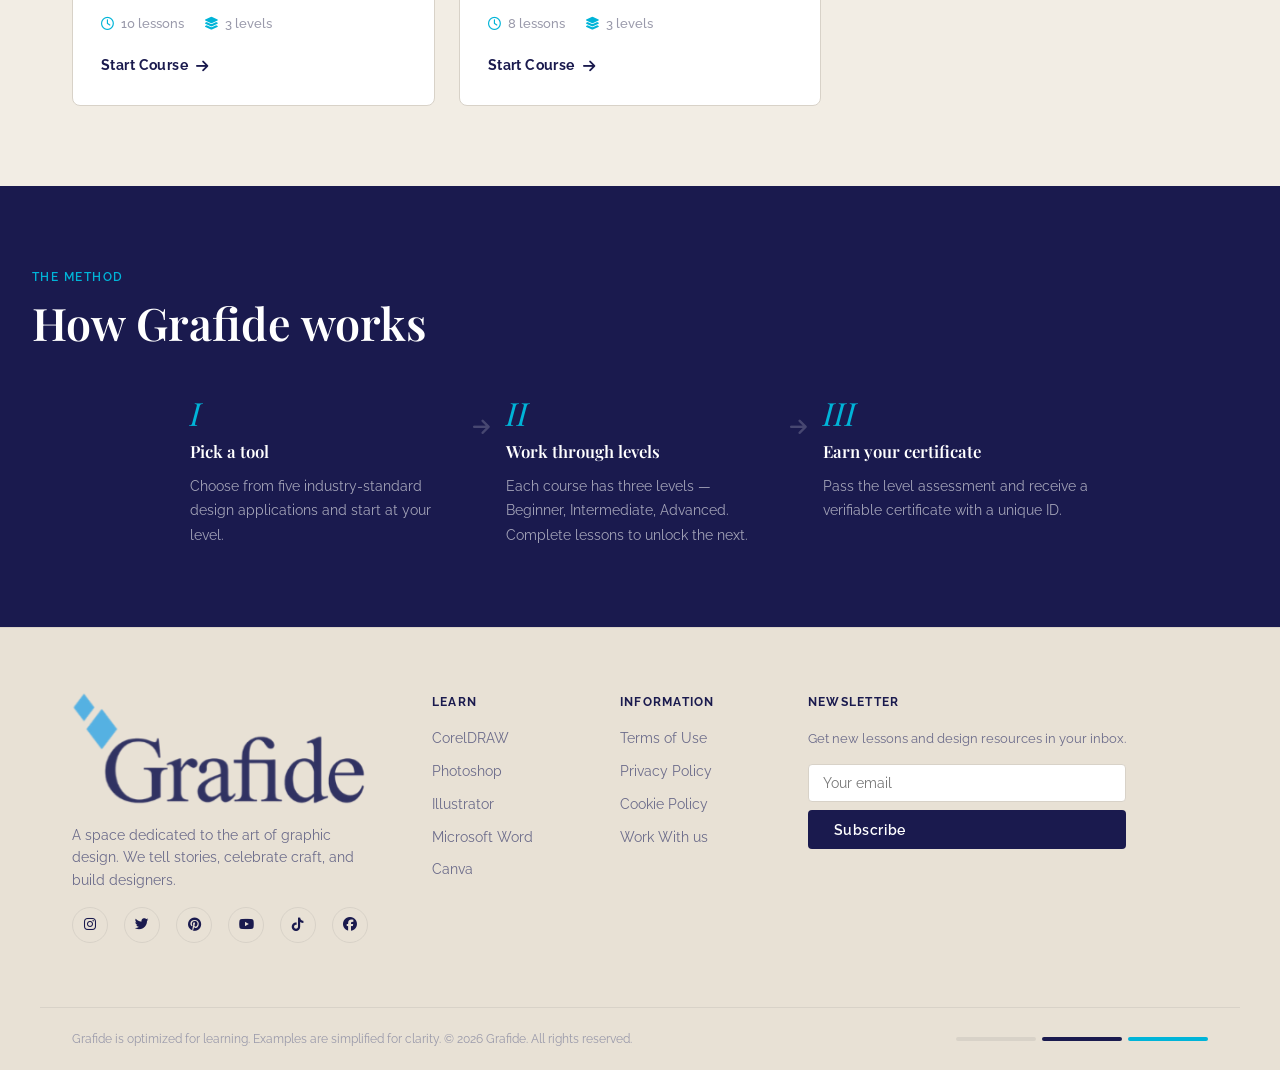
==== commit 7be873bd: "v6 update" ====
--- a/frontend/index.html
+++ b/frontend/index.html
@@ -19,49 +19,70 @@
 <body>
 
   <!-- AUTH MODAL OVERLAY -->
-  <div class="modal-overlay" id="authModal">
-    <div class="modal-box">
-      <button class="modal-close" id="closeModal" aria-label="Close">&times;</button>
-
-      <!-- Login Panel -->
-      <div class="auth-panel" id="loginPanel">
-        <p class="auth-eyebrow">Welcome back</p>
-        <h2 class="auth-title">Sign in to Grafide</h2>
-        <div class="auth-field">
-          <label>Email</label>
-          <input type="email" id="loginEmail" placeholder="you@example.com" />
-        </div>
-        <div class="auth-field">
-          <label>Password</label>
-          <input type="password" id="loginPassword" placeholder="••••••••" />
-        </div>
-        <button class="btn-primary full" id="loginBtn">Sign In</button>
-        <p class="auth-switch">No account? <span onclick="switchPanel('signup')">Create one</span></p>
-        <div id="loginError" class="auth-error"></div>
-      </div>
-
-      <!-- Signup Panel -->
-      <div class="auth-panel hidden" id="signupPanel">
-        <p class="auth-eyebrow">Join the community</p>
-        <h2 class="auth-title">Create your account</h2>
-        <div class="auth-field">
-          <label>Full Name</label>
-          <input type="text" id="signupName" placeholder="Your name" />
-        </div>
-        <div class="auth-field">
-          <label>Email</label>
-          <input type="email" id="signupEmail" placeholder="you@example.com" />
-        </div>
-        <div class="auth-field">
-          <label>Password</label>
-          <input type="password" id="signupPassword" placeholder="Min. 8 characters" />
-        </div>
-        <button class="btn-primary full" id="signupBtn">Create Account</button>
-        <p class="auth-switch">Already have an account? <span onclick="switchPanel('login')">Sign in</span></p>
-        <div id="signupError" class="auth-error"></div>
-      </div>
-    </div>
+<div class="modal-overlay" id="authModal">
+  <div class="modal-box">
+    <button class="modal-close" id="closeModal">&times;</button>
+
+    <!-- LOGIN PANEL -->
+    <div class="auth-panel" id="loginPanel">
+      <p class="auth-eyebrow">Welcome back</p>
+      <h2 class="auth-title">Sign in to Grafide</h2>
+      <div class="auth-field">
+        <label>Email</label>
+        <input type="email" id="loginEmail" placeholder="you@example.com" />
+      </div>
+      <div class="auth-field">
+        <label>
+          Password
+          <a href="pages/forgot-password.html"
+             style="float:right;font-size:0.78rem;font-weight:500;color:var(--cyan);">
+            Forgot password?
+          </a>
+        </label>
+        <input type="password" id="loginPassword" placeholder="••••••••" />
+      </div>
+      <button class="btn-primary full" id="loginBtn">Sign In</button>
+      <p class="auth-switch">No account? <span onclick="switchPanel('signup')">Create one</span></p>
+      <div id="loginError" class="auth-error"></div>
+    </div>
+
+    <!-- SIGNUP PANEL -->
+    <div class="auth-panel hidden" id="signupPanel">
+      <p class="auth-eyebrow">Join the community</p>
+      <h2 class="auth-title">Create your account</h2>
+      <div class="auth-field">
+        <label>Full Name</label>
+        <input type="text" id="signupName" placeholder="Your name" />
+      </div>
+      <div class="auth-field">
+        <label>Email</label>
+        <input type="email" id="signupEmail" placeholder="you@example.com" />
+      </div>
+      <div class="auth-field">
+        <label>Password</label>
+        <input type="password" id="signupPassword" placeholder="Min. 8 characters" />
+      </div>
+
+      <!-- TERMS CHECKBOX -->
+      <div class="auth-terms">
+        <label class="auth-terms-label">
+          <input type="checkbox" id="signupTerms" />
+          <span>
+            I agree to Grafide's
+            <a href="pages/terms.html" target="_blank">Terms of Use</a>
+            and
+            <a href="pages/privacy.html" target="_blank">Privacy Policy</a>
+          </span>
+        </label>
+      </div>
+
+      <button class="btn-primary full" id="signupBtn">Create Account</button>
+      <p class="auth-switch">Already have an account? <span onclick="switchPanel('login')">Sign in</span></p>
+      <div id="signupError" class="auth-error"></div>
+    </div>
+
   </div>
+</div>
 
   <!-- NAVBAR -->
   <nav class="navbar">
@@ -72,33 +93,56 @@
     </div>
     <div class="nav-inner">
       <a href="index.html" class="nav-logo">
-        <img src="images/logo.png" alt="Grafide logo" class="logo-img" />
+        <img src="images/logo.png" alt="Grafide" width="120" />
       </a>
-      <ul class="nav-links">
-        <li><a href="index.html" class="active">Home</a></li>
+
+      <ul class="nav-links" id="navLinks">
+        <li><a href="index.html">Home</a></li>
         <li><a href="pages/about.html">About</a></li>
         <li><a href="pages/contact.html">Contact</a></li>
-        <li><a href="pages/dashboard.html">Dashboard</a></li>
       </ul>
+      <div class="nav-divider" id="navDivider"></div>
       <div class="nav-auth" id="navAuth">
         <button class="btn-ghost" onclick="openModal('login')">Sign In</button>
         <button class="btn-primary" onclick="openModal('signup')">Get Started</button>
       </div>
+
       <div class="nav-user hidden" id="navUser">
-        <span class="user-greeting">Hello, <strong id="userName"></strong></span>
-        <button class="btn-ghost" onclick="logout()">Sign Out</button>
-      </div>
+        <div class="nav-user-links">
+          <a href="index.html">Home</a>
+          <a href="pages/about.html">About</a>
+          <a href="pages/contact.html">Contact</a>
+        </div>
+        <div class="nav-user-divider"></div>
+        <a href="pages/dashboard.html" class="btn-dashboard">
+          <i class="fa-solid fa-gauge"></i> Dashboard
+        </a>
+        <span class="user-greeting">Hi, <strong id="userName"></strong></span>
+        <button class="btn-ghost"
+                style="font-size:0.82rem;padding:0.45rem 1rem;"
+                onclick="logout()">Sign Out</button>
+      </div>
+
       <button class="nav-burger" id="navBurger" aria-label="Menu">
         <span></span><span></span><span></span>
       </button>
     </div>
+
     <div class="nav-mobile" id="navMobile">
       <a href="index.html">Home</a>
       <a href="pages/about.html">About</a>
       <a href="pages/contact.html">Contact</a>
       <a href="pages/dashboard.html">Dashboard</a>
-      <button class="btn-ghost" onclick="openModal('login')">Sign In</button>
-      <button class="btn-primary" onclick="openModal('signup')">Get Started</button>
+      <div class="mobile-auth">
+        <button class="btn-primary"
+                onclick="openModal('signup');document.getElementById('navMobile').classList.remove('open')">
+          Get Started
+        </button>
+        <button class="btn-ghost"
+                onclick="openModal('login');document.getElementById('navMobile').classList.remove('open')">
+          Sign In
+        </button>
+      </div>
     </div>
   </nav>
 
@@ -262,7 +306,7 @@
         <p class="footer-tagline">A space dedicated to the art of graphic design. We tell stories, celebrate craft, and build designers.</p>
         <div class="footer-socials">
   <a href="https://www.instagram.com/grafidemagazines" target="_blank" rel="noopener" class="social-link" aria-label="Instagram"><i class="fa-brands fa-instagram"></i></a>
-  <a href="https://x.com/grafidemagazine" target="_blank" rel="noopener" class="social-link" aria-label="X (formerly Twitter)"><i class="fa-brands fa-twitter"></i></a>
+  <a href="https://www.x.com/grafidemagazine" target="_blank" rel="noopener" class="social-link" aria-label="X (formerly Twitter)"><i class="fa-brands fa-twitter"></i></a>
   <a href="https://www.pinterest.com/GrafideMagazines" target="_blank" rel="noopener" class="social-link" aria-label="Pinterest"><i class="fa-brands fa-pinterest"></i></a>
   <a href="https://www.youtube.com/@grafidemagazines" target="_blank" rel="noopener" class="social-link" aria-label="YouTube"><i class="fa-brands fa-youtube"></i></a>
   <a href="https://www.tiktok.com/@grafidemagazines" target="_blank" rel="noopener" class="social-link" aria-label="TikTok"><i class="fa-brands fa-tiktok"></i></a>
@@ -280,10 +324,10 @@
         </div>
         <div class="footer-col">
           <h5>Information</h5>
-          <a href="#">Terms of Use</a>
-          <a href="#">Privacy Policy</a>
-          <a href="#">Cookie Policy</a>
-          <a href="#">About Us</a>
+          <a href="pages/terms.html">Terms of Use</a>
+          <a href="pages/privacy.html">Privacy Policy</a>
+          <a href="pages/cookies.html">Cookie Policy</a>
+          <a href="pages/work-with-us.html">Work With us</a>
         </div>
         <div class="footer-col">
           <h5>Newsletter</h5>
--- a/frontend/css/main.css
+++ b/frontend/css/main.css
@@ -1,7 +1,6 @@
 /* ============================================
-   GRAFIDE — Main Stylesheet
-   Palette: Cream / Navy / Cyan
-   Type: Playfair Display + Raleway
+   GRAFIDE — Main Stylesheet v4
+   Nav restructure + polish round
    ============================================ */
 
 :root {
@@ -26,19 +25,11 @@
 
   --shadow-card: 0 2px 20px rgba(26,26,78,0.07);
   --shadow-lift: 0 8px 40px rgba(26,26,78,0.13);
-
-  --transition: 0.22s ease;
-}
-
-/* ---- RESET ---- */
-*, *::before, *::after {
-  box-sizing: border-box;
-  margin: 0;
-  padding: 0;
-}
-
+  --transition:  0.22s ease;
+}
+
+*, *::before, *::after { box-sizing: border-box; margin: 0; padding: 0; }
 html { scroll-behavior: smooth; }
-
 body {
   background-color: var(--cream);
   color: var(--text-main);
@@ -47,35 +38,25 @@
   line-height: 1.6;
   -webkit-font-smoothing: antialiased;
 }
-
 img { display: block; max-width: 100%; }
 a { color: inherit; text-decoration: none; }
 ul { list-style: none; }
 button { cursor: pointer; border: none; background: none; font-family: var(--font-body); }
-
-/* ---- TYPOGRAPHY ---- */
-h1, h2, h3, h4 { font-family: var(--font-display); line-height: 1.2; color: var(--navy); }
+h1,h2,h3,h4 { font-family: var(--font-display); line-height: 1.2; color: var(--navy); }
 h1 { font-size: clamp(2.4rem, 5vw, 4rem); font-weight: 700; }
 h2 { font-size: clamp(1.8rem, 3.5vw, 2.8rem); font-weight: 600; }
 h3 { font-size: clamp(1.3rem, 2.5vw, 1.7rem); font-weight: 600; }
 h4 { font-size: 1.1rem; font-weight: 600; }
 p  { color: var(--text-muted); line-height: 1.75; }
-
 em { font-style: italic; color: var(--cyan); }
 
 /* ---- BUTTONS ---- */
 .btn-primary {
-  display: inline-flex;
-  align-items: center;
-  gap: 8px;
-  background: var(--navy);
-  color: var(--white);
-  font-family: var(--font-body);
-  font-size: 0.9rem;
-  font-weight: 600;
-  letter-spacing: 0.04em;
-  padding: 0.7rem 1.6rem;
-  border-radius: var(--radius-sm);
+  display: inline-flex; align-items: center; gap: 8px;
+  background: var(--navy); color: var(--white);
+  font-family: var(--font-body); font-size: 0.9rem;
+  font-weight: 600; letter-spacing: 0.04em;
+  padding: 0.7rem 1.6rem; border-radius: var(--radius-sm);
   transition: background var(--transition), transform var(--transition);
 }
 .btn-primary:hover { background: var(--navy-light); transform: translateY(-1px); }
@@ -83,32 +64,25 @@
 .btn-primary.full  { width: 100%; justify-content: center; margin-top: 0.5rem; }
 
 .btn-ghost {
-  display: inline-flex;
-  align-items: center;
-  gap: 8px;
-  background: transparent;
-  color: var(--navy);
-  font-family: var(--font-body);
-  font-size: 0.9rem;
-  font-weight: 500;
-  padding: 0.7rem 1.4rem;
-  border-radius: var(--radius-sm);
-  border: 1.5px solid var(--navy);
+  display: inline-flex; align-items: center; gap: 8px;
+  background: transparent; color: var(--navy);
+  font-family: var(--font-body); font-size: 0.9rem;
+  font-weight: 500; padding: 0.7rem 1.4rem;
+  border-radius: var(--radius-sm); border: 1.5px solid var(--navy);
   transition: background var(--transition), color var(--transition);
 }
 .btn-ghost:hover { background: var(--navy); color: var(--white); }
-.btn-ghost.large { font-size: 1rem; padding: 0.9rem 1.8rem; }
-
-/* ---- UTILITY ---- */
+.btn-ghost.large  { font-size: 1rem; padding: 0.9rem 1.8rem; }
+.btn-ghost.small  { font-size: 0.8rem; padding: 0.45rem 1rem; }
+
 .hidden { display: none !important; }
 .container { max-width: 1200px; margin: 0 auto; padding: 0 2rem; }
 
 /* ============================================
-   NAV ACCENT BARS (moodboard signature)
+   NAV ACCENT BARS
    ============================================ */
 .nav-accent-bars {
-  display: flex;
-  gap: 8px;
+  display: flex; gap: 8px;
   padding: 6px 2rem;
   background: var(--cream);
   border-bottom: 1px solid var(--border);
@@ -119,88 +93,105 @@
 .bar-cyan  { width: 80px; background: var(--cyan); }
 
 /* ============================================
-   NAVBAR
+   NAVBAR — Restructured
+   Logo left | Nav links + auth right (always)
    ============================================ */
 .navbar {
-  position: sticky;
-  top: 0;
-  z-index: 900;
+  position: sticky; top: 0; z-index: 900;
   background: var(--cream);
   border-bottom: 1px solid var(--border);
 }
 
 .nav-inner {
-  display: flex;
-  align-items: center;
-  gap: 2rem;
-  padding: 1rem 2rem;
-  max-width: 1200px;
-  margin: 0 auto;
-}
-
+  display: flex; align-items: center;
+  padding: 0.9rem 2rem;
+  max-width: 1400px; margin: 0 auto;
+  gap: 1rem;
+}
+
+/* Logo */
 .nav-logo {
   font-family: var(--font-display);
-  font-size: 1.6rem;
-  font-weight: 700;
+  font-size: 1.6rem; font-weight: 700;
   color: var(--navy);
-  display: flex;
-  align-items: center;
-  gap: 4px;
-  size: 10px;
-  flex-shrink: 0;
-}
-.nav-logo .logo-img {
-  height: 40px;
-  size: 10px;
-  display: block;
-  
-}
-.footer-logo .logo-img,
-.admin-logo .logo-img,
-.cert-logo .logo-img {
-  height: 36px;
-  width: auto;
-  display: block;
-  align-items: left;
+  display: flex; align-items: center; gap: 4px;
+  flex-shrink: 0; margin-right: auto;
 }
 .logo-diamond { color: var(--cyan); font-size: 0.8em; letter-spacing: -2px; }
 
+/* ---- LOGGED OUT STATE ---- */
+/* nav-links: Home, About, Contact sit inline with auth buttons */
 .nav-links {
-  display: flex;
-  gap: 2rem;
-  margin-left: auto;
+  display: flex; align-items: center; gap: 1.5rem;
 }
 .nav-links a {
-  font-size: 0.9rem;
-  font-weight: 500;
-  color: var(--text-muted);
-  letter-spacing: 0.03em;
+  font-size: 0.88rem; font-weight: 500;
+  color: var(--text-muted); letter-spacing: 0.03em;
   transition: color var(--transition);
-  position: relative;
-}
-.nav-links a::after {
-  content: '';
-  position: absolute;
-  bottom: -4px; left: 0;
-  width: 0; height: 2px;
-  background: var(--cyan);
-  transition: width var(--transition);
+  white-space: nowrap;
 }
 .nav-links a:hover,
 .nav-links a.active { color: var(--navy); }
-.nav-links a:hover::after,
-.nav-links a.active::after { width: 100%; }
-
-.nav-auth { display: flex; gap: 0.75rem; align-items: center; }
-.nav-user { display: flex; gap: 1rem; align-items: center; }
-.user-greeting { font-size: 0.9rem; color: var(--text-muted); }
-
+
+.nav-divider {
+  width: 1px; height: 20px;
+  background: var(--border);
+  flex-shrink: 0;
+}
+
+.nav-auth {
+  display: flex; align-items: center; gap: 0.6rem;
+  flex-shrink: 0;
+}
+
+/* ---- LOGGED IN STATE ---- */
+/* nav-user: Home, About, Contact, Dashboard, Hi Name, Sign Out */
+.nav-user {
+  display: flex; align-items: center; gap: 0.5rem;
+  flex-wrap: nowrap;
+}
+.nav-user-links {
+  display: flex; align-items: center; gap: 1.25rem;
+  margin-right: 0.75rem;
+}
+.nav-user-links a {
+  font-size: 0.88rem; font-weight: 500;
+  color: var(--text-muted);
+  transition: color var(--transition);
+  white-space: nowrap;
+}
+.nav-user-links a:hover,
+.nav-user-links a.active { color: var(--navy); }
+
+.nav-user-divider {
+  width: 1px; height: 20px;
+  background: var(--border); flex-shrink: 0;
+}
+
+.user-greeting {
+  font-size: 0.85rem; color: var(--text-muted);
+  white-space: nowrap; padding: 0 0.25rem;
+}
+.user-greeting strong { color: var(--navy); }
+
+/* Dashboard pill button */
+.btn-dashboard {
+  display: inline-flex; align-items: center; gap: 6px;
+  font-size: 0.82rem; font-weight: 600;
+  color: var(--navy); padding: 0.45rem 1rem;
+  border-radius: var(--radius-sm);
+  border: 1.5px solid var(--border);
+  background: var(--white);
+  transition: border-color var(--transition), background var(--transition);
+  white-space: nowrap;
+}
+.btn-dashboard:hover { border-color: var(--cyan); background: rgba(0,180,216,0.05); }
+.btn-dashboard i { color: var(--cyan); font-size: 0.78rem; }
+
+/* Burger */
 .nav-burger {
-  display: none;
-  flex-direction: column;
-  gap: 5px;
-  padding: 6px;
-  margin-left: auto;
+  display: none; flex-direction: column; gap: 5px;
+  padding: 6px; margin-left: 0.5rem;
 }
 .nav-burger span {
   display: block; width: 24px; height: 2px;
@@ -208,119 +199,103 @@
   transition: transform var(--transition), opacity var(--transition);
 }
 
+/* Mobile menu */
 .nav-mobile {
-  display: none;
-  flex-direction: column;
-  gap: 1rem;
-  padding: 1.5rem 2rem;
+  display: none; flex-direction: column; gap: 0.25rem;
+  padding: 1rem 2rem 1.5rem;
   border-top: 1px solid var(--border);
   background: var(--cream);
 }
-.nav-mobile a { font-size: 1rem; font-weight: 500; color: var(--navy); }
 .nav-mobile.open { display: flex; }
+.nav-mobile a {
+  font-size: 0.95rem; font-weight: 500;
+  color: var(--navy); padding: 0.5rem 0;
+  border-bottom: 1px solid var(--border);
+}
+.nav-mobile a:last-of-type { border-bottom: none; }
+.nav-mobile .mobile-auth {
+  display: flex; gap: 0.75rem; margin-top: 1rem; flex-wrap: wrap;
+}
 
 /* ============================================
    AUTH MODAL
    ============================================ */
 .modal-overlay {
-  position: fixed;
-  inset: 0;
+  position: fixed; inset: 0;
   background: rgba(26,26,78,0.55);
   backdrop-filter: blur(4px);
   z-index: 1000;
-  display: flex;
-  align-items: center;
-  justify-content: center;
-  opacity: 0;
-  pointer-events: none;
+  display: flex; align-items: center; justify-content: center;
+  opacity: 0; pointer-events: none;
   transition: opacity 0.25s ease;
 }
-.modal-overlay.active {
-  opacity: 1;
-  pointer-events: all;
-}
+.modal-overlay.active { opacity: 1; pointer-events: all; }
 
 .modal-box {
-  background: var(--white);
-  border-radius: var(--radius-lg);
-  padding: 2.5rem;
-  width: 100%;
-  max-width: 420px;
-  position: relative;
-  box-shadow: var(--shadow-lift);
+  background: var(--white); border-radius: var(--radius-lg);
+  padding: 2.5rem; width: 100%; max-width: 420px;
+  position: relative; box-shadow: var(--shadow-lift);
   transform: translateY(16px);
   transition: transform 0.25s ease;
 }
 .modal-overlay.active .modal-box { transform: translateY(0); }
 
 .modal-close {
-  position: absolute;
-  top: 1rem; right: 1.2rem;
-  font-size: 1.4rem;
-  color: var(--text-light);
-  line-height: 1;
+  position: absolute; top: 1rem; right: 1.2rem;
+  font-size: 1.4rem; color: var(--text-light); line-height: 1;
   transition: color var(--transition);
 }
 .modal-close:hover { color: var(--navy); }
 
 .auth-eyebrow {
-  font-size: 0.78rem;
-  font-weight: 600;
-  letter-spacing: 0.1em;
-  text-transform: uppercase;
-  color: var(--cyan);
-  margin-bottom: 0.4rem;
-}
-.auth-title {
-  font-size: 1.7rem;
-  margin-bottom: 1.5rem;
-  color: var(--navy);
-}
-
-.auth-field {
-  display: flex;
-  flex-direction: column;
-  gap: 6px;
-  margin-bottom: 1rem;
-}
+  font-size: 0.78rem; font-weight: 600;
+  letter-spacing: 0.1em; text-transform: uppercase;
+  color: var(--cyan); margin-bottom: 0.4rem;
+}
+.auth-title { font-size: 1.7rem; margin-bottom: 1.5rem; color: var(--navy); }
+
+.auth-field { display: flex; flex-direction: column; gap: 6px; margin-bottom: 1rem; }
 .auth-field label {
-  font-size: 0.82rem;
-  font-weight: 600;
-  color: var(--text-main);
-  letter-spacing: 0.03em;
+  font-size: 0.82rem; font-weight: 600;
+  color: var(--text-main); letter-spacing: 0.03em;
 }
 .auth-field input {
   padding: 0.7rem 1rem;
+  border: 1.5px solid var(--border); border-radius: var(--radius-sm);
+  font-family: var(--font-body); font-size: 0.95rem;
+  color: var(--text-main); background: var(--cream);
+  transition: border-color var(--transition); outline: none;
+}
+.auth-field input:focus { border-color: var(--cyan); }
+
+.auth-switch { font-size: 0.85rem; color: var(--text-muted); margin-top: 1rem; text-align: center; }
+.auth-switch span { color: var(--cyan); font-weight: 600; cursor: pointer; }
+.auth-switch span:hover { text-decoration: underline; }
+.auth-error { font-size: 0.83rem; color: #c0392b; margin-top: 0.5rem; min-height: 1.2em; }
+
+/* ============================================
+   LOADING SKELETON
+   ============================================ */
+.skeleton {
+  background: linear-gradient(90deg, var(--border) 25%, var(--cream-dark) 50%, var(--border) 75%);
+  background-size: 200% 100%;
+  animation: shimmer 1.4s infinite;
+  border-radius: var(--radius-sm);
+}
+@keyframes shimmer { to { background-position: -200% 0; } }
+
+.skeleton-card {
+  background: var(--white);
   border: 1.5px solid var(--border);
-  border-radius: var(--radius-sm);
-  font-family: var(--font-body);
-  font-size: 0.95rem;
-  color: var(--text-main);
-  background: var(--cream);
-  transition: border-color var(--transition);
-  outline: none;
-}
-.auth-field input:focus { border-color: var(--cyan); }
-
-.auth-switch {
-  font-size: 0.85rem;
-  color: var(--text-muted);
-  margin-top: 1rem;
-  text-align: center;
-}
-.auth-switch span {
-  color: var(--cyan);
-  font-weight: 600;
-  cursor: pointer;
-}
-.auth-switch span:hover { text-decoration: underline; }
-
-.auth-error {
-  font-size: 0.83rem;
-  color: #c0392b;
-  margin-top: 0.5rem;
-  min-height: 1.2em;
-}
+  border-radius: var(--radius-md);
+  padding: 1.75rem;
+  display: flex; flex-direction: column; gap: 0.75rem;
+}
+.skeleton-line { height: 14px; }
+.skeleton-line.short { width: 40%; }
+.skeleton-line.medium { width: 65%; }
+.skeleton-line.full { width: 100%; }
+.skeleton-line.title { height: 22px; width: 55%; }
 
 /* ============================================
    HERO
@@ -330,105 +305,47 @@
   padding: 5rem 2rem 4rem;
   border-bottom: 1px solid var(--border);
 }
-.hero-inner {
-  max-width: 1200px;
-  margin: 0 auto;
-}
+.hero-inner { max-width: 1200px; margin: 0 auto; }
 .hero-eyebrow {
-  font-size: 0.78rem;
-  font-weight: 600;
-  letter-spacing: 0.12em;
-  text-transform: uppercase;
-  color: var(--cyan);
-  margin-bottom: 1rem;
-}
-.hero-title {
-  max-width: 600px;
-  margin-bottom: 1.25rem;
-}
-.hero-sub {
-  max-width: 520px;
-  font-size: 1.05rem;
-  margin-bottom: 2rem;
-  color: var(--text-muted);
-}
-.hero-actions {
-  display: flex;
-  gap: 1rem;
-  flex-wrap: wrap;
-  margin-bottom: 3rem;
-}
+  font-size: 0.78rem; font-weight: 600;
+  letter-spacing: 0.12em; text-transform: uppercase;
+  color: var(--cyan); margin-bottom: 1rem;
+}
+.hero-title { max-width: 600px; margin-bottom: 1.25rem; }
+.hero-sub { max-width: 520px; font-size: 1.05rem; margin-bottom: 2rem; }
+.hero-actions { display: flex; gap: 1rem; flex-wrap: wrap; margin-bottom: 3rem; }
 .hero-brand-words {
-  display: flex;
-  gap: 2.5rem;
-  flex-wrap: wrap;
-  padding-top: 2rem;
-  border-top: 1px solid var(--border);
+  display: flex; gap: 2.5rem; flex-wrap: wrap;
+  padding-top: 2rem; border-top: 1px solid var(--border);
 }
 .hero-brand-words span {
   font-family: var(--font-display);
-  font-size: 0.95rem;
-  font-style: italic;
-  color: var(--text-muted);
-  letter-spacing: 0.04em;
+  font-size: 0.95rem; font-style: italic;
+  color: var(--text-muted); letter-spacing: 0.04em;
 }
 
 /* ============================================
    STATS STRIP
    ============================================ */
 .stats-strip {
-  display: flex;
-  justify-content: center;
-  align-items: center;
-  gap: 0;
-  background: var(--navy);
-  padding: 1.5rem 2rem;
-  flex-wrap: wrap;
-}
-.stat {
-  display: flex;
-  flex-direction: column;
-  align-items: center;
-  padding: 0 3rem;
-  gap: 2px;
-}
-.stat strong {
-  font-family: var(--font-display);
-  font-size: 1.5rem;
-  color: var(--white);
-  font-weight: 700;
-}
-.stat span {
-  font-size: 0.78rem;
-  color: rgba(255,255,255,0.6);
-  letter-spacing: 0.06em;
-  text-transform: uppercase;
-}
-.stat-divider {
-  width: 1px;
-  height: 40px;
-  background: rgba(255,255,255,0.15);
-}
-
-/* ============================================
-   COURSES SECTION
-   ============================================ */
-.courses {
-  padding: 5rem 2rem;
-  max-width: 1200px;
-  margin: 0 auto;
-}
-
-.section-header {
-  margin-bottom: 3rem;
-}
+  display: flex; justify-content: center; align-items: center;
+  background: var(--navy); padding: 1.5rem 2rem; flex-wrap: wrap;
+}
+.stat { display: flex; flex-direction: column; align-items: center; padding: 0 3rem; gap: 2px; }
+.stat strong { font-family: var(--font-display); font-size: 1.5rem; color: var(--white); font-weight: 700; }
+.stat span   { font-size: 0.78rem; color: rgba(255,255,255,0.6); letter-spacing: 0.06em; text-transform: uppercase; }
+.stat-divider { width: 1px; height: 40px; background: rgba(255,255,255,0.15); }
+
+/* ============================================
+   COURSES
+   ============================================ */
+.courses { padding: 5rem 2rem; max-width: 1200px; margin: 0 auto; }
+
+.section-header { margin-bottom: 3rem; }
 .section-eyebrow {
-  font-size: 0.78rem;
-  font-weight: 600;
-  letter-spacing: 0.12em;
-  text-transform: uppercase;
-  color: var(--cyan);
-  margin-bottom: 0.5rem;
+  font-size: 0.78rem; font-weight: 600;
+  letter-spacing: 0.12em; text-transform: uppercase;
+  color: var(--cyan); margin-bottom: 0.5rem;
 }
 .section-title { margin-bottom: 0.75rem; }
 .section-sub { max-width: 480px; font-size: 1rem; }
@@ -440,69 +357,32 @@
 }
 
 .course-card {
-  background: var(--white);
-  border: 1.5px solid var(--border);
-  border-radius: var(--radius-md);
-  padding: 1.75rem;
-  display: flex;
-  flex-direction: column;
-  gap: 0.75rem;
+  background: var(--white); border: 1.5px solid var(--border);
+  border-radius: var(--radius-md); padding: 1.75rem;
+  display: flex; flex-direction: column; gap: 0.75rem;
   transition: box-shadow var(--transition), transform var(--transition), border-color var(--transition);
 }
 .course-card:hover {
-  box-shadow: var(--shadow-lift);
-  transform: translateY(-3px);
-  border-color: var(--cyan);
-}
-
-.course-card-top {
-  display: flex;
-  justify-content: space-between;
-  align-items: center;
-}
+  box-shadow: var(--shadow-lift); transform: translateY(-3px); border-color: var(--cyan);
+}
+.course-card-top { display: flex; justify-content: space-between; align-items: center; }
 .course-tag {
-  font-size: 0.72rem;
-  font-weight: 700;
-  letter-spacing: 0.08em;
-  text-transform: uppercase;
-  color: var(--cyan-dark);
-  background: rgba(0,180,216,0.1);
-  padding: 3px 10px;
-  border-radius: 20px;
+  font-size: 0.72rem; font-weight: 700;
+  letter-spacing: 0.08em; text-transform: uppercase;
+  color: var(--cyan-dark); background: rgba(0,180,216,0.1);
+  padding: 3px 10px; border-radius: 20px;
 }
 .course-level-dots { display: flex; gap: 5px; }
-.dot {
-  width: 8px; height: 8px;
-  border-radius: 50%;
-  background: var(--border);
-}
+.dot { width: 8px; height: 8px; border-radius: 50%; background: var(--border); }
 .dot.active { background: var(--cyan); }
-
-.course-name {
-  font-size: 1.35rem;
-  color: var(--navy);
-  margin-top: 0.25rem;
-}
+.course-name { font-size: 1.35rem; color: var(--navy); margin-top: 0.25rem; }
 .course-desc { font-size: 0.88rem; line-height: 1.65; flex: 1; }
-
-.course-meta {
-  display: flex;
-  gap: 1.25rem;
-  font-size: 0.8rem;
-  color: var(--text-light);
-  font-weight: 500;
-}
+.course-meta { display: flex; gap: 1.25rem; font-size: 0.8rem; color: var(--text-light); font-weight: 500; }
 .course-meta i { margin-right: 4px; color: var(--cyan); }
-
 .course-cta {
-  display: inline-flex;
-  align-items: center;
-  gap: 8px;
-  font-size: 0.88rem;
-  font-weight: 700;
-  color: var(--navy);
-  letter-spacing: 0.03em;
-  margin-top: 0.5rem;
+  display: inline-flex; align-items: center; gap: 8px;
+  font-size: 0.88rem; font-weight: 700; color: var(--navy);
+  letter-spacing: 0.03em; margin-top: 0.5rem;
   transition: gap var(--transition), color var(--transition);
 }
 .course-cta:hover { color: var(--cyan); gap: 14px; }
@@ -510,135 +390,70 @@
 /* ============================================
    HOW IT WORKS
    ============================================ */
-.how-it-works {
-  background: var(--navy);
-  padding: 5rem 2rem;
-}
-.how-it-works .section-header { margin-bottom: 3rem; }
+.how-it-works { background: var(--navy); padding: 5rem 2rem; }
 .how-it-works .section-eyebrow { color: var(--cyan); }
-.how-it-works .section-title { color: var(--white); }
+.how-it-works .section-title   { color: var(--white); }
+.how-it-works .section-header  { margin-bottom: 3rem; }
 
 .steps {
-  max-width: 900px;
-  margin: 0 auto;
-  display: flex;
-  align-items: flex-start;
-  gap: 1rem;
-  flex-wrap: wrap;
-}
-.step {
-  flex: 1;
-  min-width: 200px;
-  display: flex;
-  flex-direction: column;
-  gap: 0.75rem;
-}
-.step-num {
-  font-family: var(--font-display);
-  font-size: 2rem;
-  font-style: italic;
-  color: var(--cyan);
-  line-height: 1;
-}
-.step h4 { color: var(--white); font-size: 1.05rem; }
-.step p  { color: rgba(255,255,255,0.6); font-size: 0.88rem; }
-
-.step-arrow {
-  color: rgba(255,255,255,0.2);
-  font-size: 1.2rem;
-  padding-top: 0.4rem;
-  align-self: flex-start;
-  margin-top: 0.5rem;
-}
+  max-width: 900px; margin: 0 auto;
+  display: flex; align-items: flex-start; gap: 1rem; flex-wrap: wrap;
+}
+.step { flex: 1; min-width: 200px; display: flex; flex-direction: column; gap: 0.75rem; }
+.step-num { font-family: var(--font-display); font-size: 2rem; font-style: italic; color: var(--cyan); line-height: 1; }
+.step h4  { color: var(--white); font-size: 1.05rem; }
+.step p   { color: rgba(255,255,255,0.6); font-size: 0.88rem; }
+.step-arrow { color: rgba(255,255,255,0.2); font-size: 1.2rem; padding-top: 0.4rem; align-self: flex-start; margin-top: 0.5rem; }
 
 /* ============================================
    FOOTER
    ============================================ */
-.footer {
-  background: var(--cream-dark);
-  border-top: 1px solid var(--border);
-}
-
+.footer { background: var(--cream-dark); border-top: 1px solid var(--border); }
 .footer-top {
-  max-width: 1200px;
-  margin: 0 auto;
+  max-width: 1200px; margin: 0 auto;
   padding: 4rem 2rem;
-  display: flex;
-  gap: 4rem;
-  flex-wrap: wrap;
-}
-
+  display: flex; gap: 4rem; flex-wrap: wrap;
+}
 .footer-brand { flex: 0 0 260px; display: flex; flex-direction: column; gap: 1rem; }
 .footer-logo {
-  font-family: var(--font-display);
-  font-size: 1.5rem;
-  font-weight: 700;
-  color: var(--navy);
-  display: flex;
-  align-items: center;
-  gap: 4px;
+  font-family: var(--font-display); font-size: 1.5rem;
+  font-weight: 700; color: var(--navy);
+  display: flex; align-items: center; gap: 4px;
 }
 .footer-tagline { font-size: 0.85rem; color: var(--text-muted); line-height: 1.65; }
 .footer-socials { display: flex; gap: 1rem; }
 .footer-socials a {
-  width: 36px; height: 36px;
-  border: 1.5px solid var(--border);
-  border-radius: 50%;
-  display: flex; align-items: center; justify-content: center;
-  color: var(--navy);
-  font-size: 0.85rem;
+  width: 36px; height: 36px; border: 1.5px solid var(--border);
+  border-radius: 50%; display: flex; align-items: center; justify-content: center;
+  color: var(--navy); font-size: 0.85rem;
   transition: background var(--transition), color var(--transition), border-color var(--transition);
 }
 .footer-socials a:hover { background: var(--navy); color: var(--white); border-color: var(--navy); }
 
-.footer-links {
-  flex: 1;
-  display: flex;
-  gap: 3rem;
-  flex-wrap: wrap;
-}
+.footer-links { flex: 1; display: flex; gap: 3rem; flex-wrap: wrap; }
 .footer-col { display: flex; flex-direction: column; gap: 0.65rem; min-width: 140px; }
 .footer-col h5 {
-  font-family: var(--font-body);
-  font-size: 0.78rem;
-  font-weight: 700;
-  letter-spacing: 0.1em;
-  text-transform: uppercase;
-  color: var(--navy);
-  margin-bottom: 0.25rem;
-}
-.footer-col a {
-  font-size: 0.88rem;
-  color: var(--text-muted);
-  transition: color var(--transition);
-}
+  font-family: var(--font-body); font-size: 0.78rem; font-weight: 700;
+  letter-spacing: 0.1em; text-transform: uppercase; color: var(--navy); margin-bottom: 0.25rem;
+}
+.footer-col a { font-size: 0.88rem; color: var(--text-muted); transition: color var(--transition); }
 .footer-col a:hover { color: var(--cyan); }
 
 .footer-newsletter-text { font-size: 0.83rem; color: var(--text-muted); }
 .newsletter-form { display: flex; flex-direction: column; gap: 0.5rem; margin-top: 0.25rem; }
 .newsletter-form input {
-  padding: 0.6rem 0.9rem;
-  border: 1.5px solid var(--border);
-  border-radius: var(--radius-sm);
-  font-family: var(--font-body);
-  font-size: 0.88rem;
-  background: var(--white);
-  color: var(--text-main);
-  outline: none;
-  transition: border-color var(--transition);
+  padding: 0.6rem 0.9rem; border: 1.5px solid var(--border);
+  border-radius: var(--radius-sm); font-family: var(--font-body);
+  font-size: 0.88rem; background: var(--white); color: var(--text-main);
+  outline: none; transition: border-color var(--transition);
 }
 .newsletter-form input:focus { border-color: var(--cyan); }
 
 .footer-bottom {
-  border-top: 1px solid var(--border);
-  padding: 1.25rem 2rem;
-  max-width: 1200px;
-  margin: 0 auto;
-  display: flex;
-  align-items: center;
-  justify-content: space-between;
-  flex-wrap: wrap;
-  gap: 1rem;
+  border-top: 1px solid var(--border); padding: 1.25rem 2rem;
+  max-width: 1200px; margin: 0 auto;
+  display: flex; align-items: center; justify-content: space-between;
+  flex-wrap: wrap; gap: 1rem;
 }
 .footer-bottom p { font-size: 0.78rem; color: var(--text-light); }
 .footer-accent-bars { display: flex; gap: 6px; }
@@ -649,255 +464,135 @@
 .course-page { display: flex; min-height: calc(100vh - 120px); }
 
 .course-sidebar {
-  width: 300px;
-  flex-shrink: 0;
-  background: var(--white);
-  border-right: 1.5px solid var(--border);
-  padding: 2rem 0;
-  position: sticky;
-  top: 120px;
-  height: calc(100vh - 120px);
-  overflow-y: auto;
-}
-
-.sidebar-tool-header {
-  padding: 0 1.5rem 1.5rem;
-  border-bottom: 1px solid var(--border);
-  margin-bottom: 1rem;
-}
-.sidebar-tool-name {
-  font-size: 1.2rem;
-  color: var(--navy);
-  font-family: var(--font-display);
-}
-.sidebar-progress-bar {
-  height: 4px;
-  background: var(--border);
-  border-radius: 2px;
-  margin-top: 0.75rem;
-  overflow: hidden;
-}
-.sidebar-progress-fill {
-  height: 100%;
-  background: var(--cyan);
-  border-radius: 2px;
-  transition: width 0.4s ease;
-}
-.sidebar-progress-text {
-  font-size: 0.75rem;
-  color: var(--text-light);
-  margin-top: 4px;
-}
-
-.sidebar-level {
-  margin-bottom: 0.5rem;
-}
+  width: 300px; flex-shrink: 0; background: var(--white);
+  border-right: 1.5px solid var(--border); padding: 2rem 0;
+  position: sticky; top: 120px;
+  height: calc(100vh - 120px); overflow-y: auto;
+}
+.sidebar-tool-header { padding: 0 1.5rem 1.5rem; border-bottom: 1px solid var(--border); margin-bottom: 1rem; }
+.sidebar-tool-name { font-size: 1.2rem; color: var(--navy); font-family: var(--font-display); }
+.sidebar-progress-bar { height: 4px; background: var(--border); border-radius: 2px; margin-top: 0.75rem; overflow: hidden; }
+.sidebar-progress-fill { height: 100%; background: var(--cyan); border-radius: 2px; transition: width 0.4s ease; }
+.sidebar-progress-text { font-size: 0.75rem; color: var(--text-light); margin-top: 4px; }
+.sidebar-back {
+  display: inline-flex; align-items: center; gap: 6px;
+  font-size: 0.8rem; font-weight: 600; color: var(--text-muted);
+  transition: color var(--transition);
+}
+.sidebar-back:hover { color: var(--cyan); }
+
+.sidebar-level { margin-bottom: 0.5rem; }
 .sidebar-level-header {
-  display: flex;
-  align-items: center;
-  gap: 0.5rem;
-  padding: 0.65rem 1.5rem;
-  cursor: pointer;
+  display: flex; align-items: center; gap: 0.5rem;
+  padding: 0.65rem 1.5rem; cursor: pointer;
   transition: background var(--transition);
 }
 .sidebar-level-header:hover { background: var(--cream); }
-.sidebar-level-label {
-  font-size: 0.78rem;
-  font-weight: 700;
-  letter-spacing: 0.08em;
-  text-transform: uppercase;
-  color: var(--navy);
-  flex: 1;
-}
+.sidebar-level-label { font-size: 0.78rem; font-weight: 700; letter-spacing: 0.08em; text-transform: uppercase; color: var(--navy); flex: 1; }
 .sidebar-level-lock { font-size: 0.8rem; color: var(--text-light); }
 
-.sidebar-lessons { padding-left: 0; }
 .sidebar-lesson {
-  display: flex;
-  align-items: center;
-  gap: 0.75rem;
-  padding: 0.55rem 1.5rem 0.55rem 2rem;
-  cursor: pointer;
-  transition: background var(--transition);
-  border-left: 3px solid transparent;
+  display: flex; align-items: center; gap: 0.75rem;
+  padding: 0.55rem 1.5rem 0.55rem 2rem; cursor: pointer;
+  transition: background var(--transition); border-left: 3px solid transparent;
 }
 .sidebar-lesson:hover { background: var(--cream); }
-.sidebar-lesson.active {
-  background: rgba(0,180,216,0.07);
-  border-left-color: var(--cyan);
-}
+.sidebar-lesson.active { background: rgba(0,180,216,0.07); border-left-color: var(--cyan); }
 .sidebar-lesson.locked { opacity: 0.4; cursor: not-allowed; }
 .sidebar-lesson.completed .lesson-check { color: var(--cyan); }
-
 .lesson-check { font-size: 0.8rem; color: var(--border); width: 16px; }
 .lesson-title-sidebar { font-size: 0.85rem; color: var(--text-main); line-height: 1.3; }
 
-/* Course main content */
-.course-main {
-  flex: 1;
-  padding: 2.5rem;
-  max-width: 800px;
-}
+.course-main { flex: 1; padding: 2.5rem; max-width: 800px; }
 
 .lesson-eyebrow {
-  font-size: 0.75rem;
-  font-weight: 700;
-  letter-spacing: 0.1em;
-  text-transform: uppercase;
-  color: var(--cyan);
-  margin-bottom: 0.5rem;
-}
-.lesson-title {
-  font-size: clamp(1.5rem, 3vw, 2.2rem);
-  color: var(--navy);
-  margin-bottom: 1.5rem;
-}
-
-.lesson-body {
-  font-size: 0.97rem;
-  line-height: 1.85;
-  color: var(--text-muted);
-  margin-bottom: 2rem;
-}
-.lesson-body h4 {
-  color: var(--navy);
-  margin: 1.5rem 0 0.5rem;
-  font-size: 1rem;
-}
-.lesson-body p { margin-bottom: 1rem; }
-
-/* Embedded video */
-.lesson-video {
-  position: relative;
-  padding-bottom: 56.25%;
-  height: 0;
-  overflow: hidden;
-  border-radius: var(--radius-md);
-  margin-bottom: 2rem;
-  background: var(--navy);
-}
-.lesson-video iframe {
-  position: absolute;
-  inset: 0;
-  width: 100%; height: 100%;
-  border: none;
-}
-
-/* External resources */
+  font-size: 0.75rem; font-weight: 700;
+  letter-spacing: 0.1em; text-transform: uppercase; color: var(--cyan); margin-bottom: 0.5rem;
+}
+.lesson-title { font-size: clamp(1.5rem, 3vw, 2.2rem); color: var(--navy); margin-bottom: 1.5rem; }
+.lesson-body { font-size: 0.97rem; line-height: 1.85; color: var(--text-muted); margin-bottom: 2rem; }
+.lesson-body h4 { color: var(--navy); margin: 1.5rem 0 0.5rem; font-size: 1rem; }
+.lesson-body p  { margin-bottom: 1rem; }
+
+.lesson-video { position: relative; padding-bottom: 56.25%; height: 0; overflow: hidden; border-radius: var(--radius-md); margin-bottom: 2rem; background: var(--navy); }
+.lesson-video iframe { position: absolute; inset: 0; width: 100%; height: 100%; border: none; }
+
 .lesson-resources { margin-bottom: 2rem; }
-.lesson-resources h4 {
-  font-size: 0.78rem;
-  font-weight: 700;
-  letter-spacing: 0.1em;
-  text-transform: uppercase;
-  color: var(--text-muted);
-  margin-bottom: 0.75rem;
-}
+.lesson-resources h4 { font-size: 0.78rem; font-weight: 700; letter-spacing: 0.1em; text-transform: uppercase; color: var(--text-muted); margin-bottom: 0.75rem; }
 .resource-link {
-  display: flex;
-  align-items: center;
-  gap: 0.75rem;
-  padding: 0.75rem 1rem;
-  border: 1.5px solid var(--border);
-  border-radius: var(--radius-sm);
-  margin-bottom: 0.5rem;
-  transition: border-color var(--transition), background var(--transition);
-  color: var(--navy);
+  display: flex; align-items: center; gap: 0.75rem;
+  padding: 0.75rem 1rem; border: 1.5px solid var(--border);
+  border-radius: var(--radius-sm); margin-bottom: 0.5rem;
+  transition: border-color var(--transition), background var(--transition); color: var(--navy);
 }
 .resource-link:hover { border-color: var(--cyan); background: rgba(0,180,216,0.04); }
 .resource-link i { color: var(--cyan); font-size: 1rem; width: 20px; }
 .resource-link span { font-size: 0.88rem; font-weight: 500; }
 
-/* Lesson nav */
 .lesson-nav {
-  display: flex;
-  justify-content: space-between;
-  align-items: center;
-  padding-top: 2rem;
-  border-top: 1px solid var(--border);
-  margin-top: 2rem;
-}
-
-/* Auth wall (shown when unauthenticated user clicks Start Lesson) */
+  display: flex; justify-content: space-between; align-items: center;
+  padding-top: 2rem; border-top: 1px solid var(--border); margin-top: 2rem;
+}
+
+/* Auth wall */
 .auth-wall {
-  background: var(--cream);
-  border: 1.5px solid var(--border);
-  border-radius: var(--radius-md);
-  padding: 2.5rem;
-  text-align: center;
-  margin: 3rem auto;
-  max-width: 480px;
+  background: var(--cream); border: 1.5px solid var(--border);
+  border-radius: var(--radius-md); padding: 2.5rem;
+  text-align: center; margin: 3rem auto; max-width: 480px;
 }
 .auth-wall h3 { color: var(--navy); margin-bottom: 0.75rem; }
 .auth-wall p  { font-size: 0.9rem; margin-bottom: 1.5rem; }
-.auth-wall-actions { display: flex; gap: 1rem; justify-content: center; }
-
-/* Certificate card */
+.auth-wall-actions { display: flex; gap: 1rem; justify-content: center; flex-wrap: wrap; }
+
+/* Certificate */
 .cert-card {
-  border: 2px solid var(--navy);
-  border-radius: var(--radius-md);
-  padding: 3rem;
-  text-align: center;
-  background: var(--white);
-  max-width: 600px;
-  margin: 2rem auto;
-  position: relative;
-  overflow: hidden;
+  border: 2px solid var(--navy); border-radius: var(--radius-md);
+  padding: 3rem; text-align: center; background: var(--white);
+  max-width: 600px; margin: 2rem auto; position: relative; overflow: hidden;
 }
 .cert-card::before {
-  content: '';
-  position: absolute;
-  top: 0; left: 0; right: 0;
-  height: 5px;
-  background: linear-gradient(90deg, var(--navy), var(--cyan));
-}
-.cert-logo {
-  font-family: var(--font-display);
-  font-size: 1.4rem;
-  color: var(--navy);
-  font-weight: 700;
-  margin-bottom: 1.5rem;
-}
+  content: ''; position: absolute; top: 0; left: 0; right: 0;
+  height: 5px; background: linear-gradient(90deg, var(--navy), var(--cyan));
+}
+.cert-logo { font-family: var(--font-display); font-size: 1.4rem; color: var(--navy); font-weight: 700; margin-bottom: 1.5rem; }
 .cert-title-text { font-size: 0.8rem; color: var(--text-muted); letter-spacing: 0.1em; text-transform: uppercase; }
 .cert-name { font-size: 2rem; color: var(--navy); margin: 0.25rem 0 1.5rem; }
 .cert-course { font-size: 1rem; color: var(--text-muted); margin-bottom: 1.5rem; }
-.cert-id {
-  font-size: 0.72rem;
-  color: var(--text-light);
-  font-family: monospace;
-  letter-spacing: 0.06em;
-  border-top: 1px solid var(--border);
-  padding-top: 1rem;
-  margin-top: 1rem;
-}
+.cert-id { font-size: 0.72rem; color: var(--text-light); font-family: monospace; letter-spacing: 0.06em; border-top: 1px solid var(--border); padding-top: 1rem; margin-top: 1rem; }
+
+/* ============================================
+   TOAST NOTIFICATION
+   ============================================ */
+.toast {
+  position: fixed; bottom: 2rem; right: 2rem;
+  background: var(--navy); color: var(--white);
+  padding: 0.85rem 1.5rem; border-radius: var(--radius-sm);
+  font-size: 0.88rem; font-weight: 500;
+  box-shadow: var(--shadow-lift); z-index: 9999;
+  opacity: 0; transform: translateY(10px);
+  transition: opacity 0.3s ease, transform 0.3s ease;
+  pointer-events: none;
+}
+.toast.show { opacity: 1; transform: translateY(0); }
+.toast.success { border-left: 4px solid var(--cyan); }
+.toast.error   { border-left: 4px solid #c0392b; }
 
 /* ============================================
    RESPONSIVE
    ============================================ */
-@media (max-width: 900px) {
-  .nav-links { display: none; }
-  .nav-auth  { display: none; }
-  .nav-user  { display: none; }
-  .nav-burger { display: flex; }
+@media (max-width: 960px) {
+  .nav-links     { display: none; }
+  .nav-auth      { display: none; }
+  .nav-user      { display: none; }
+  .nav-burger    { display: flex; }
 
   .course-page { flex-direction: column; }
-  .course-sidebar {
-    width: 100%;
-    position: static;
-    height: auto;
-    border-right: none;
-    border-bottom: 1.5px solid var(--border);
-  }
+  .course-sidebar { width: 100%; position: static; height: auto; border-right: none; border-bottom: 1.5px solid var(--border); }
 
   .steps { flex-direction: column; }
   .step-arrow { transform: rotate(90deg); align-self: center; }
-
   .footer-top { flex-direction: column; gap: 2.5rem; }
   .footer-brand { flex: none; }
-
-  .stats-strip { gap: 0; }
-  .stat { padding: 0.75rem 1.5rem; }
-  .stat-divider { height: 30px; }
 }
 
 @media (max-width: 600px) {
@@ -908,5 +603,36 @@
   .course-main { padding: 1.5rem; }
   .auth-wall-actions { flex-direction: column; }
   .stats-strip { flex-wrap: wrap; }
+  .stat { padding: 0.75rem 1.5rem; }
   .stat-divider { display: none; }
 }
+
+.auth-terms {
+  margin: 0.75rem 0 0.25rem;
+}
+.auth-terms-label {
+  display: flex;
+  align-items: flex-start;
+  gap: 0.6rem;
+  cursor: pointer;
+  line-height: 1.5;
+}
+.auth-terms-label input[type="checkbox"] {
+  margin-top: 3px;
+  flex-shrink: 0;
+  width: 15px;
+  height: 15px;
+  accent-color: var(--cyan);
+  cursor: pointer;
+}
+.auth-terms-label span {
+  font-size: 0.82rem;
+  color: var(--text-muted);
+  line-height: 1.55;
+}
+.auth-terms-label a {
+  color: var(--cyan);
+  font-weight: 600;
+  text-decoration: underline;
+}
+.auth-terms-label a:hover { opacity: 0.8; }
